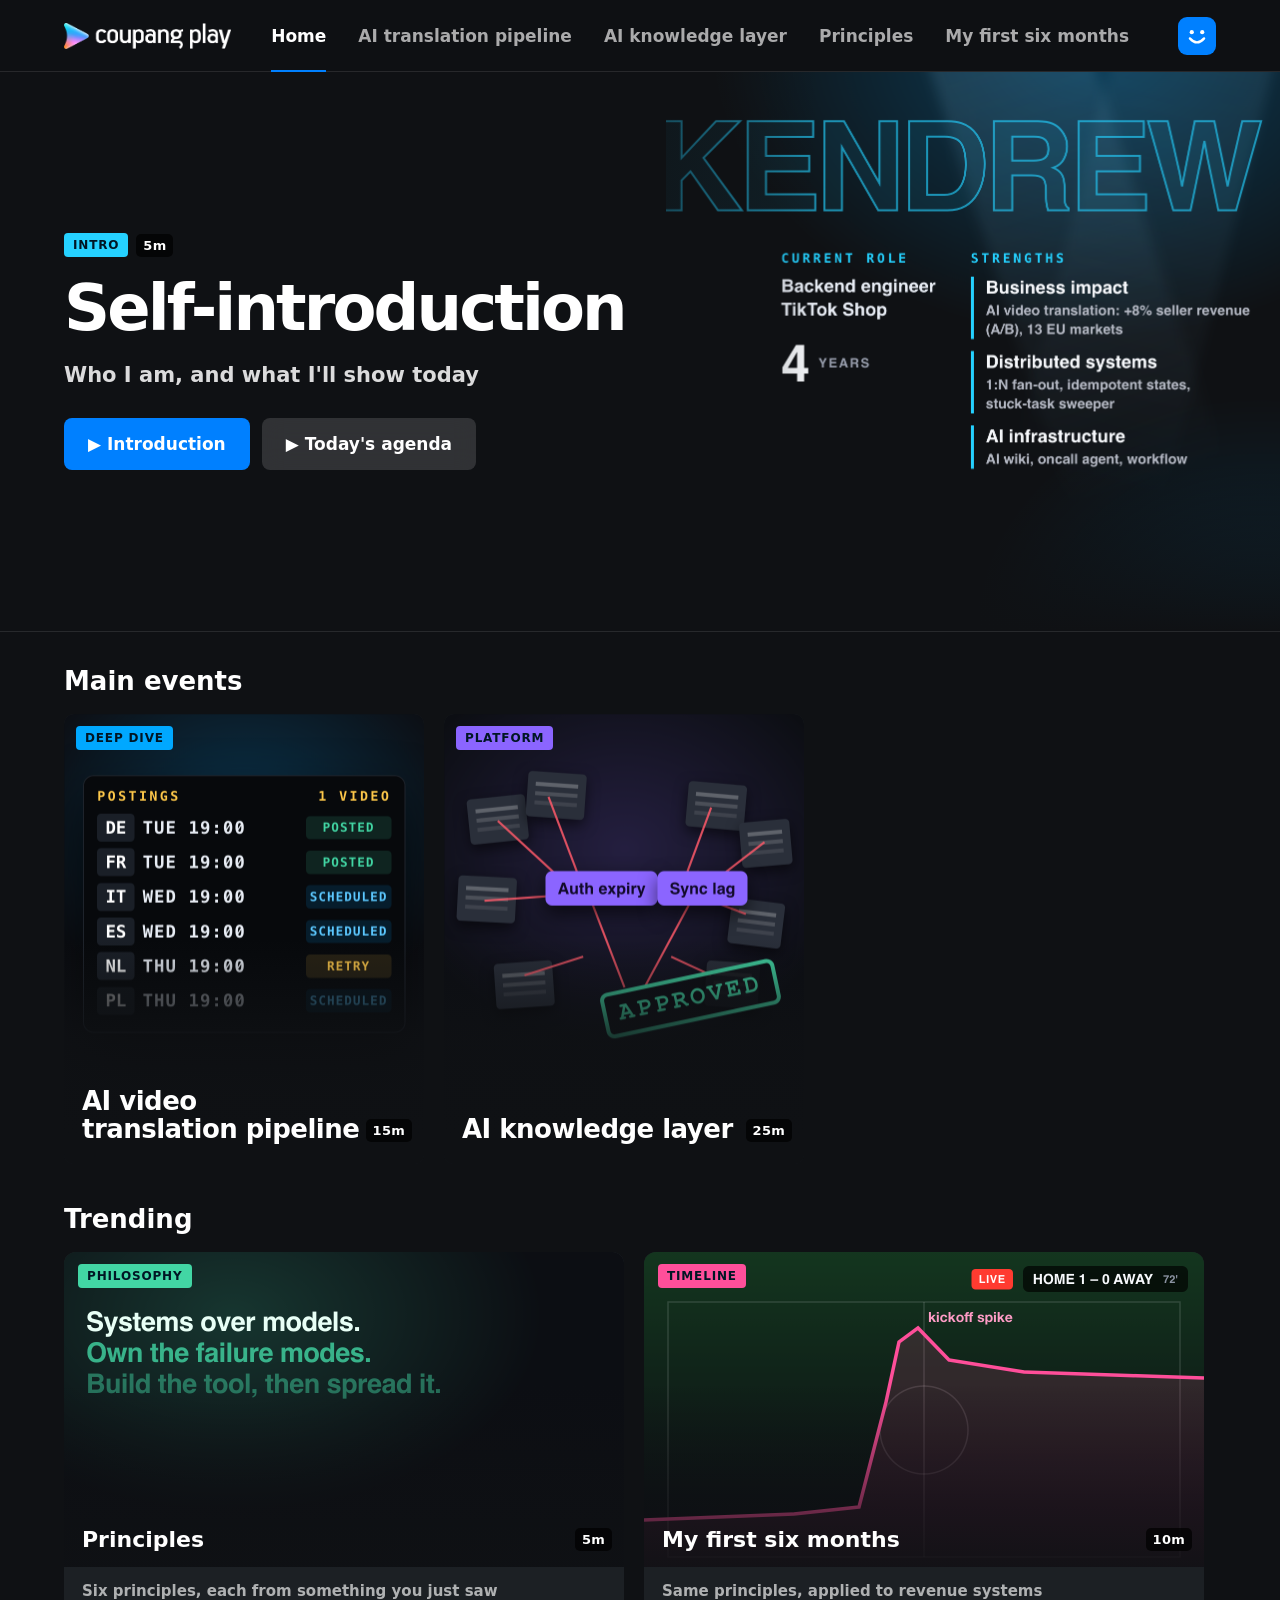
==== start.html @ 638a4f2e "Publish deck" ====
<!DOCTYPE html>
<html><head><meta charset="utf-8"><meta name="viewport" content="width=device-width, initial-scale=1"><title>Kendrew's Presentation</title><link rel="icon" type="image/svg+xml" href="assets/favicon.svg">
<link rel="stylesheet" href="assets/coupangplay-tokens.css">
<style>
/* Official Coupang Play colour tokens + deck aliases (--blue, --bg, --fg…) live in assets/coupangplay-tokens.css.
   Below: deck-only extras. Sizes scaled ~1.25× for 1080p screen share. */
:root{
  --purple:#8B65FF;--green:#42D6A4;           /* section accents (not brand tokens) */
  --rail:var(--color-base-blue-gray-900);     /* poster/thumb placeholder fill */
  --on-accent:#001624;                        /* dark text on the bright section-accent badges */
  --ease:cubic-bezier(.16,1,.3,1);
}
*{box-sizing:border-box}
html,body{margin:0;background:var(--bg);color:var(--fg);font-family:Pretendard,"SF Pro Text",Inter,ui-sans-serif,system-ui,sans-serif;-webkit-font-smoothing:antialiased}
.wrap{max-width:1680px;margin:0 auto;padding:0 64px}
button{font:inherit;color:inherit}
.view{display:none}.view.on{display:block;animation:fadein .28s var(--ease)}
@keyframes fadein{from{opacity:0}to{opacity:1}}

/* Header */
header{position:sticky;top:0;z-index:5;height:72px;background:rgba(15,17,20,.88);backdrop-filter:blur(18px);border-bottom:1px solid var(--line-subtle)}
header .wrap{height:100%;display:flex;align-items:center;gap:40px}
/* Profile avatar (top right) + details card. Avatar = Coupang Play's blue smiley profile icon (ref: assets/reference/coupangplay-profile-icons.png) */
.profile{margin-left:auto;position:relative}
.avatar{all:unset;cursor:pointer;width:38px;height:38px;border-radius:9px;display:block;background:var(--blue);
  box-shadow:0 0 0 2px transparent;transition:box-shadow .15s}
.avatar svg{width:100%;height:100%;display:block}
.avatar:hover,.avatar[aria-expanded="true"]{box-shadow:0 0 0 2px var(--fg)}
.menu{display:none;position:absolute;right:0;top:calc(100% + 14px);width:380px;padding:22px 24px;border-radius:12px;background:var(--color-base-blue-gray-900);
  border:1px solid var(--line);box-shadow:0 18px 50px rgba(0,0,0,.55);animation:fadein .2s var(--ease)}
.menu.on{display:block}
.menu .who{display:flex;align-items:center;gap:14px;padding-bottom:16px;margin-bottom:14px;border-bottom:1px solid var(--line)}
.menu .who .avatar{width:52px;height:52px;border-radius:12px;cursor:default}
.menu .who b{display:block;font-size:19px;font-weight:850}
.menu .who small{display:block;font-size:14px;color:var(--fg3);margin-top:2px}
.menu dl{display:grid;grid-template-columns:104px 1fr;gap:10px 14px;margin:0;font-size:15px;line-height:1.4}
.menu dt{color:var(--fg3);font-weight:650}
.menu dd{margin:0;font-weight:600}
.brand{all:unset;cursor:pointer;font-weight:900;font-size:20px;letter-spacing:-.02em;display:flex;align-items:center;gap:10px}
.brand img{height:26px;width:auto;display:block}
nav{display:flex;gap:32px;height:100%}
nav a{position:relative;display:flex;align-items:center;font-size:17px;font-weight:700;color:var(--fg3);text-decoration:none;transition:color .12s}
nav a:hover,nav a.on{color:var(--fg)}
nav a.on::after{content:"";position:absolute;left:0;right:0;bottom:-1px;height:2px;background:var(--blue)}
kbd{font:inherit;font-size:13px;padding:1px 7px;border-radius:4px;border:1px solid var(--line-strong);color:var(--fg2)}

/* Shared: badges, buttons, hero */
.badges{display:flex;gap:8px;margin-bottom:18px}
.badge{padding:5px 9px;border-radius:4px;font-size:12px;font-weight:850;letter-spacing:.07em;text-transform:uppercase;white-space:nowrap}
.badge.solid{background:var(--accent);color:var(--on-accent)}
.badge.subtle{background:color-mix(in srgb,var(--accent) 14%,transparent);color:var(--accent)}
.badge.outline{border:1px solid var(--line-strong);color:var(--fg2)}
.btns{display:flex;gap:12px}
.btn{all:unset;cursor:pointer;min-height:52px;padding:0 24px;border-radius:8px;display:inline-flex;align-items:center;gap:10px;font-size:17px;font-weight:800;transition:background .12s,transform .12s}
.btn.primary{background:var(--blue);color:var(--on)}
.btn.primary:hover{background:var(--blue-400)}
.btn.primary:active{background:var(--blue-600);transform:scale(.97)}
.btn.secondary{background:rgba(255,255,255,.14);backdrop-filter:blur(12px)}
.btn.secondary:hover{background:rgba(255,255,255,.22)}
.btn:focus-visible,.card:focus-visible,.ep-row:focus-visible{box-shadow:0 0 0 3px rgba(0,168,255,.34)}
.hero{position:relative;overflow:hidden;border-bottom:1px solid var(--line-subtle)}
.hero .art{position:absolute;inset:0 0 0 52%}
.hero .art svg{width:100%;height:100%}
.hero .art img{width:100%;height:100%;object-fit:cover;object-position:right center;display:block}   /* home banner poster; poster content sits on the right */
.hero::after{content:"";position:absolute;inset:0;background:linear-gradient(90deg,var(--bg) 50%,rgba(15,17,20,.5) 62%,rgba(15,17,20,0) 78%),linear-gradient(0deg,var(--bg) 0%,rgba(15,17,20,0) 30%);pointer-events:none}
.hero .wrap{position:relative;z-index:1;height:100%;display:flex;flex-direction:column;justify-content:center}
.hero h1{font-size:64px;font-weight:900;line-height:1.04;letter-spacing:-.045em;margin:0 0 18px;max-width:820px}
.hero .logline{font-size:21px;font-weight:600;line-height:1.5;color:var(--fg2);max-width:720px;margin:0 0 26px}

/* Home */
#home .hero{height:560px}
#home .hero::after{background:linear-gradient(90deg,var(--bg) 42%,rgba(15,17,20,.5) 52%,rgba(15,17,20,0) 64%),linear-gradient(0deg,var(--bg) 0%,rgba(15,17,20,0) 30%)}   /* narrower side fade than title pages, so the poster's left column stays clear at 1440px */
/* Visual agenda (shown in the "Today's agenda" clip): one chip per section, in talk order */
.agenda{display:flex;gap:10px;margin:0 0 28px;max-width:820px}
.agenda button{all:unset;cursor:pointer;flex:1;min-width:0;padding:10px 12px 11px;border-radius:8px;background:rgba(255,255,255,.06);border-top:3px solid var(--accent);transition:background .12s}
.agenda button:hover{background:rgba(255,255,255,.12)}
.agenda button:focus-visible{box-shadow:0 0 0 3px rgba(0,168,255,.34)}
.agenda .an{display:block;font-size:12px;font-weight:850;letter-spacing:.07em;color:var(--accent)}
.agenda .at{display:block;font-size:15px;font-weight:750;line-height:1.25;margin-top:3px;white-space:nowrap;overflow:hidden;text-overflow:ellipsis}
.agenda .am{display:block;font-size:13px;font-weight:600;color:var(--fg3);margin-top:2px}
section.rail{padding:34px 0 6px}
.rail h2{font-size:26px;font-weight:800;margin:0 0 18px;display:flex;align-items:baseline;gap:12px}
.rail h2 small{font-size:15px;font-weight:600;color:var(--fg3)}
.rail h2 a{margin-left:auto;font-size:15px;font-weight:700;color:var(--fg3);text-decoration:none}
.rail h2 a:hover{color:var(--fg)}
.row{display:grid;gap:20px}
.row.posters{grid-template-columns:repeat(2,minmax(0,560px))}
/* "Main events": the two long sections as plain 2:3 posters. No rank numbers: a two-item "Top X" chart read as odd and the rank only repeated talk order */
.row.features{display:flex;gap:20px}
.row.features .poster{width:360px;aspect-ratio:4/5}   /* bigger than the 270px base so the row holds its own next to Trending; PNGs rendered for 360px (render.sh) */
.poster{all:unset;cursor:pointer;display:block;position:relative;width:270px;aspect-ratio:2/3;border-radius:10px;overflow:hidden;background:var(--rail);transition:transform .22s var(--ease),box-shadow .22s var(--ease)}
.poster:hover{transform:translateY(-4px) scale(1.015);box-shadow:0 18px 40px rgba(0,0,0,.45)}
.poster:focus-visible{box-shadow:0 0 0 3px rgba(0,168,255,.34)}
.poster .pic{position:absolute;left:0;right:0;top:12%;height:46%}
.poster .pic svg{width:100%;height:100%}
.poster .pic.img{inset:0;height:auto}
.poster .pic img,.thumb img{position:absolute;inset:0;width:100%;height:100%;object-fit:cover}
.poster:has(.pic.img)::after{content:"";position:absolute;inset:0;background:linear-gradient(0deg,var(--bg) 6%,rgba(15,17,20,.8) 28%,rgba(15,17,20,0) 50%);pointer-events:none}
.poster .badge,.poster .t{z-index:1}
.poster .badge{position:absolute;left:12px;top:12px}
.poster .t{position:absolute;left:18px;right:64px;bottom:20px;font-size:26px;font-weight:900;line-height:1.1;letter-spacing:-.02em}
.poster .t small{display:block;font-size:14px;font-weight:650;letter-spacing:0;color:var(--fg3);margin-top:6px}
.card{all:unset;cursor:pointer;display:block;background:var(--card);border-radius:12px;overflow:hidden;transition:transform .22s var(--ease),box-shadow .22s var(--ease)}
.card:hover{transform:translateY(-4px) scale(1.015);box-shadow:0 18px 40px rgba(0,0,0,.45)}
.thumb{position:relative;aspect-ratio:16/9;background:var(--rail)}
.thumb svg{position:absolute;inset:0;width:100%;height:100%}
.thumb::after{content:"";position:absolute;inset:0;background:linear-gradient(0deg,rgba(15,17,20,.88) 0%,rgba(15,17,20,0) 58%)}
.thumb .over{position:absolute;left:18px;right:64px;bottom:14px;z-index:1;font-size:22px;font-weight:850;line-height:1.2}
.thumb .tl{position:absolute;left:14px;top:12px;z-index:1;display:flex;gap:6px}
.card .body{padding:14px 18px 18px;font-size:15px;color:var(--fg3);font-weight:600;line-height:1.45}
/* Video-length pill on rail art (streaming-thumbnail style), top-right: badge is top-left, title bottom */
.dur{position:absolute;right:12px;bottom:16px;z-index:2;background:rgba(0,0,0,.72);color:#fff;font-size:13px;font-weight:750;letter-spacing:.02em;padding:4px 7px;border-radius:5px;font-variant-numeric:tabular-nums}
.badges .dur{position:static;align-self:center}   /* home banner: same pill, inline in the badge row */
/* Duration pill sits bottom-right on every card (streaming convention; keeps the top-right free for art such as the bridge LIVE score). Titles leave room for it */
.poster .dur{bottom:22px}
.thumb .over{right:70px}
footer{padding:30px 0 44px;font-size:15px;color:var(--fg3)}

/* Title page */
#title .hero{height:620px}
.meta{display:grid;grid-template-columns:96px 1fr;gap:8px 18px;max-width:780px;font-size:17px;line-height:1.5;margin:0 0 30px}
.meta dt{color:var(--fg3);font-weight:650}
.meta dd{margin:0;font-weight:550}
.back{all:unset;cursor:pointer;font-size:15px;font-weight:700;color:var(--fg3);margin-bottom:22px}
.back:hover{color:var(--fg)}
.ep-list{display:flex;flex-direction:column;gap:4px;padding-bottom:48px}
.ep-row{all:unset;cursor:pointer;display:grid;grid-template-columns:44px 220px 1fr auto;gap:22px;align-items:center;padding:14px 16px;border-radius:12px;transition:background .12s}
.ep-row:hover{background:var(--card)}
.ep-row .n{font-size:26px;font-weight:850;color:var(--fg3);text-align:center}
.ep-row .thumb{border-radius:8px;overflow:hidden}
.ep-row .thumb::after{background:rgba(15,17,20,.25)}
.ep-row .t{font-size:20px;font-weight:750;line-height:1.3}
.ep-row .s{font-size:15px;color:var(--fg3);margin-top:4px;font-weight:550}
.ep-row .m{font-size:15px;color:var(--fg3);font-weight:650}
/* Title pages are on screen while a section is introduced: screen-share sizes (presentation_style_reference.md Part 3) */
#title .hero .logline{font-size:26px}
#title .hero{height:auto;min-height:620px}   /* grow when a section has many rows, instead of clipping */
#title .hero .wrap{min-height:620px;padding-top:48px;padding-bottom:48px}
#title .meta{grid-template-columns:130px 1fr;max-width:780px;font-size:22px;gap:10px 22px}   /* 780px keeps text clear of the hero art (starts at 52%) */
#title .ep-row .t{font-size:24px}
#title .ep-row .s{font-size:18px}
#title .ep-row .m{font-size:17px}

/* Player (design layer placeholder) */
#player{position:fixed;inset:0;z-index:20;background:#000}
#player .top{position:absolute;left:0;right:0;top:0;padding:28px 40px;display:flex;align-items:center;gap:20px;background:linear-gradient(180deg,rgba(0,0,0,.8),transparent)}
/* Top bar = quiet signpost (part number, section, time). The headline lives once, on the stage. */
#player .top .t{font-size:17px;font-weight:750;color:var(--fg2)}
/* Stage: headline top-left, evidence below it (assertion-evidence layout). Sizes for a 1080p screen share. */
#player .stage{position:absolute;inset:120px 0 110px;margin:0 auto;width:min(1500px,calc(100vw - 160px));display:flex;flex-direction:column;align-items:flex-start;justify-content:center;gap:16px;color:var(--fg3);font-size:24px}
#player .stage{animation:fadein .3s var(--ease)}
/* top-aligned: a timeline split across two parts keeps its line at the same height on both screens */
/* an already-seen part appears fully built with no fade or reveal */
#player .stage.back,#player .stage.back [data-step]{animation:none;transition:none}
#player .stage.top{justify-content:flex-start;padding-top:90px}
#player .stage b{font-size:56px;line-height:1.1;color:var(--fg);font-weight:850;letter-spacing:-.025em;max-width:22ch}
#player .stage > span:not(.badge){font-size:28px;line-height:1.35;color:var(--fg2);font-weight:550;max-width:52ch}
#player .stage .meta{margin:26px 0 0;max-width:1300px;grid-template-columns:130px 1fr;font-size:30px;line-height:1.35;color:var(--fg);gap:20px 36px}
#player .stage .meta dt{font-size:22px;padding-top:6px}
#player .stage .meta .grp{grid-column:1/-1;font-size:22px;font-weight:800;letter-spacing:.08em;text-transform:uppercase;color:var(--accent,#fff)}
#player .stage .meta .grp:not(:first-child){margin-top:14px}
/* stack: each row is a heading with its text as a subtitle underneath (for rows whose titles are too long for the 130px key column) */
#player .stage .stack{margin:30px 0 0;display:flex;flex-direction:column;gap:34px;max-width:1300px}
#player .stage .stack .h{font-size:40px;font-weight:800;line-height:1.15;letter-spacing:-.02em;color:var(--fg)}
#player .stage .stack .sub{font-size:28px;font-weight:550;line-height:1.35;color:var(--fg2);margin-top:8px}
#player .stage .agenda{margin:26px 0 0;width:min(1200px,100%);max-width:none}
#player .stage .foot{margin-top:28px;font-size:28px;font-weight:600;color:var(--fg2)}
#player .stage table{margin-top:26px;border-collapse:collapse;max-width:1500px;font-size:24px;color:var(--fg2);text-align:left}
#player .stage th{font-size:16px;font-weight:850;letter-spacing:.07em;text-transform:uppercase;color:var(--accent);padding:12px 24px 12px 0;border-bottom:2px solid var(--line-strong)}
#player .stage td{padding:18px 24px 18px 0;border-bottom:1px solid var(--line);font-weight:600;line-height:1.4;vertical-align:top}
#player .stage .cmp{margin-top:30px;width:100%;display:flex;flex-direction:column;gap:12px}
#player .cmp .ch,#player .cmp .cr{display:grid;grid-template-columns:430px 1fr 130px 190px;column-gap:36px;align-items:center}
#player .cmp .ch{font-size:15px;font-weight:850;letter-spacing:.07em;text-transform:uppercase;color:var(--accent);padding:0 28px}
#player .cmp .cr{padding:18px 28px;border-radius:16px;border:2px solid var(--line);background:rgba(255,255,255,.03)}
#player .cmp .cr.pick{border-color:var(--green);background:color-mix(in srgb,var(--green) 10%,transparent)}
#player .cmp .cnt{font-size:27px;font-weight:800;color:var(--fg);line-height:1.15}
#player .cmp .cns{font-size:18px;font-weight:600;color:var(--fg3);margin-top:6px;line-height:1.3}
#player .cmp .cr.pick .cns{color:var(--green)}
#player .cmp .cbar{height:20px;border-radius:6px;background:rgba(255,255,255,.14);min-width:10px;overflow:hidden}
#player .cmp .cbar i{display:block;height:100%;background:var(--fg3)}
#player .cmp .cr.pick .cbar i{background:var(--green)}
#player .cmp .cv{font-size:22px;font-weight:700;color:var(--fg2);margin-top:8px}
#player .cmp .cq{font-size:38px;font-weight:850;color:var(--fg)}
#player .cmp .cp{font-size:26px;font-weight:750;color:var(--fg2)}
#player .cmp .cr.pick .cv,#player .cmp .cr.pick .cp{color:var(--green)}
#player .stage .tree{margin-top:22px;display:grid;grid-template-columns:auto auto;column-gap:40px;row-gap:4px;align-items:baseline;font-size:22px;color:var(--fg2)}
#player .stage .tree code{font:600 21px/1.5 "SF Mono",ui-monospace,Menlo,monospace;color:var(--fg);white-space:pre}
#player .stage .tree span{font-weight:600}
#player .stage .tree .hl{font:inherit;font-weight:900;color:#fff}
/* flow: a linear diagram, source → step → fan-out to N markets. Each column is one reveal step. */
#player .stage .tl-h{position:relative;margin-top:48px;width:100%;display:grid;grid-template-columns:repeat(var(--n,4),1fr);column-gap:32px}
#player .tl-line{position:absolute;left:0;right:0;top:42px;height:4px;border-radius:2px;background:var(--accent);opacity:.55}
#player .tl-ph{position:relative}
#player .tl-when{font-size:16px;font-weight:850;letter-spacing:.07em;text-transform:uppercase;color:var(--accent);height:30px}
#player .tl-dot{width:28px;height:28px;border-radius:50%;background:var(--accent);border:5px solid #0C0E13;box-sizing:content-box;margin:-1px 0 0 -5px}
#player .tl-t{font-size:30px;font-weight:850;color:var(--fg);line-height:1.15;margin:22px 0 14px}
#player .tl-ph ul{margin:0;padding:0;list-style:none;display:flex;flex-direction:column;gap:12px}
#player .tl-ph li{font-size:21px;line-height:1.35;font-weight:600;color:var(--fg2);padding-left:18px;position:relative}
#player .tl-ph li::before{content:"";position:absolute;left:0;top:.6em;width:7px;height:7px;border-radius:50%;background:var(--accent)}
#player .stage .flow{margin-top:56px;display:flex;align-items:center}
#player .flow .node{border:2px solid var(--accent);border-radius:16px;padding:22px 30px;min-width:270px;background:rgba(255,255,255,.03)}
#player .flow .nt{font-size:34px;font-weight:800;color:var(--fg);line-height:1.15}
#player .flow .ns{font-size:20px;font-weight:600;color:var(--fg3);margin-top:8px}
#player .flow svg{flex:none;display:block}
#player .flow svg path{fill:none;stroke:var(--accent);stroke-width:3;stroke-linecap:round}
#player .flow svg polygon{fill:var(--accent)}
#player .flow .col{display:flex;align-items:center}
#player .flow .posts{position:relative;display:flex;flex-direction:column;gap:24px}
#player .flow .posts .node{min-width:0;padding:0 26px;height:var(--bh);display:flex;flex-direction:column;justify-content:center}
#player .flow .posts .ns{font-size:17px;margin-top:4px}
#player .flow .posts .nt{font-size:26px}
#player .flow .cap{position:absolute;bottom:100%;left:0;margin-bottom:18px;white-space:nowrap}
/* screens: drafted client mock-ups, one card per step, each revealed in turn. UI items come from JSON (see partScreens). */
#player .stage .screens{margin-top:34px;display:flex;align-items:stretch;gap:0;width:100%}
#player .screens .arw{flex:none;align-self:center;width:44px;text-align:center;color:var(--accent);font-size:28px;font-weight:800}
#player .screens .scr{flex:1;min-width:0;display:flex;flex-direction:column;gap:12px}
#player .screens .lbl{font-size:15px;font-weight:850;letter-spacing:.07em;text-transform:uppercase;color:var(--accent)}
#player .screens .ui{flex:1;background:#14171C;border:1px solid var(--line-strong);border-radius:18px;padding:18px;display:flex;flex-direction:column;gap:12px;font-size:17px;color:var(--fg);min-height:330px}
#player .screens .ui .h{font-size:20px;font-weight:800}
#player .screens .ui .note{font-size:15px;color:var(--fg3);line-height:1.4}
#player .screens .ui .btn2{align-self:flex-start;padding:9px 18px;border-radius:9px;font-weight:750;font-size:16px;background:var(--accent);color:#fff}
#player .screens .ui .btn2.ghost{background:none;border:1px solid var(--line-strong);color:var(--fg2)}
#player .screens .ui .row{display:flex;align-items:center;justify-content:space-between;gap:10px;font-weight:600}
#player .screens .ui .tg{width:40px;height:22px;border-radius:11px;background:var(--line-strong);position:relative;flex:none}
#player .screens .ui .tg::after{content:"";position:absolute;top:3px;left:3px;width:16px;height:16px;border-radius:50%;background:#fff}
#player .screens .ui .tg.on{background:var(--accent)}#player .screens .ui .tg.on::after{left:21px}
#player .screens .ui .ck{width:20px;height:20px;border-radius:5px;border:2px solid var(--line-strong);flex:none;display:grid;place-items:center;font-size:13px;font-weight:900}
#player .screens .ui .ck.on{background:var(--accent);border-color:var(--accent)}
#player .screens .ui .vid{display:flex;gap:12px;padding:10px;border:1px solid var(--line);border-radius:12px}
#player .screens .ui .th{width:46px;height:64px;border-radius:7px;flex:none;background:linear-gradient(160deg,var(--accent),#1d2230)}
#player .screens .ui .vt{font-weight:700;font-size:16px}
#player .screens .ui .vm{font-size:14px;color:var(--fg3);margin-top:2px}
#player .screens .ui .acts{display:flex;gap:6px;margin-top:7px;flex-wrap:wrap}
#player .screens .ui .act{font-size:13px;font-weight:700;padding:3px 10px;border-radius:7px;border:1px solid var(--line-strong);color:var(--fg2)}
#player .screens .api{font:600 14px/1.4 "SF Mono",ui-monospace,Menlo,monospace;color:var(--fg3)}
#player .screens .api b{font:inherit;color:var(--accent);font-weight:700}
/* stat: one big number + what it measures + a source line, for evidence slides. {n, label, cite, url?} */
#player .stage .stat{margin-top:20px;display:flex;flex-direction:column;gap:10px;max-width:1400px}
#player .stage .stat .n{font-size:110px;line-height:1;font-weight:850;letter-spacing:-.04em;color:var(--accent);font-variant-numeric:tabular-nums}
#player .stage .stat .l{font-size:32px;line-height:1.3;font-weight:650;color:var(--fg)}
#player .stage .stat cite{font-style:normal;font-size:18px;color:var(--fg3);margin-top:4px}
#player .stage .stat cite a{color:inherit}
#player .stage .stat .k{margin-top:22px;padding-left:20px;border-left:4px solid var(--accent);font-size:30px;line-height:1.3;font-weight:750;color:var(--fg)}
/* pyramid: stacked trapezoid tiers (top = narrowest), each with a question and cadence to its right, a cost axis on the left, a loop line below. */
#player .stage .pyr{margin-top:34px;display:flex;gap:24px}
#player .pyr-axis{position:relative;width:150px;flex:none}
#player .pyr-axis::before{content:"";position:absolute;right:10px;top:14px;bottom:4px;width:3px;border-radius:2px;background:var(--accent);opacity:.6}
#player .pyr-axis::after{content:"";position:absolute;right:4px;top:0;border:8px solid transparent;border-bottom:14px solid var(--accent);border-top:0;opacity:.8}
#player .pyr-axis span{position:absolute;right:32px;white-space:nowrap;text-align:right;font-size:17px;font-weight:850;letter-spacing:.05em;text-transform:uppercase;color:var(--fg2);line-height:1.3}
#player .pyr-axis .hi{top:4px}
#player .pyr-axis .lo{bottom:0}
#player .pyr-rows{display:flex;flex-direction:column;gap:10px}
#player .pyr-row{display:grid;grid-template-columns:680px 1fr;column-gap:48px;align-items:center}
#player .pyr-tier{height:128px;box-sizing:border-box;padding-bottom:18px;display:flex;flex-direction:column;justify-content:flex-end;align-items:center;text-align:center;background:color-mix(in srgb,var(--accent) var(--o),#0C0E13);color:#fff}
#player .pyr-tier .n{font-size:24px;font-weight:850;letter-spacing:.06em;text-transform:uppercase;line-height:1.1}
#player .pyr-tier .h{font-size:18px;font-weight:650;opacity:.85;margin-top:6px}
#player .pyr-txt .q{font-size:30px;font-weight:800;color:var(--fg);line-height:1.2}
#player .pyr-txt .w{font-size:16px;font-weight:850;letter-spacing:.07em;text-transform:uppercase;color:var(--accent);margin-top:10px}
#player .stage .pyr-loop{margin:34px 0 0 174px;padding-left:20px;border-left:4px solid var(--accent);font-size:26px;line-height:1.3;font-weight:750;color:var(--fg)}
#player .stage .pyr-loop i{font-style:normal;color:var(--accent);margin-right:12px}
#player .stage > .btn{margin-top:22px}
/* Builds: → reveals one row at a time before moving to the next part. Hidden rows keep their space, so nothing jumps. */
#player [data-step]{opacity:0;transform:translateY(10px);transition:opacity .35s var(--ease),transform .35s var(--ease)}
#player [data-step].in{opacity:1;transform:none}
/* Idle (no mouse for 2.5s): buttons and cursor fade; part label and progress stay as signposts */
#player.idle{cursor:none}
#player .pbtn{transition:opacity .4s}
#player.idle .pbtn{opacity:0}
/* B = blank screen, to pull attention back to the speaker */
#black{position:fixed;inset:0;z-index:60;background:#000;display:none}
#black.on{display:block}
#player .top .diag{position:absolute;right:40px;top:30px}
#player .top .diag kbd,#diagram kbd{font:inherit;font-size:12px;opacity:.7;margin-left:4px}
#diagram{position:fixed;inset:0;z-index:40;background:var(--bg);display:none;flex-direction:column}
#diagram.on{display:flex;animation:fadein .28s var(--ease)}
#diagram .bar{display:flex;align-items:center;gap:16px;padding:14px 24px;border-bottom:1px solid var(--line);border-top:3px solid var(--accent)}
#diagram .bar img{height:22px;margin-right:6px}
#diagram .bar b{font-size:17px;font-weight:800}
#diagram .bar span{font-size:14px;color:var(--fg3);margin-left:auto}
#diagram iframe{flex:1;width:100%;border:0;background:var(--bg)}
#player .bottom{position:absolute;left:0;right:0;bottom:0;padding:24px 40px 32px;background:linear-gradient(0deg,rgba(0,0,0,.85),transparent);display:flex;align-items:center;gap:18px}
.segs{flex:1;display:flex;gap:4px}
.segs button{all:unset;cursor:pointer;height:5px;border-radius:3px;background:var(--line-strong)}
.segs button.done{background:var(--fg3)}
.segs button.cur{background:var(--accent)}
.pbtn{all:unset;cursor:pointer;font-size:15px;font-weight:750;color:var(--fg2);padding:8px 12px;border-radius:8px;background:rgba(255,255,255,.1)}
.pbtn:hover{background:rgba(255,255,255,.2)}

/* Small screens (phones, narrow windows). Same layout and content, scaled down: wide slide widgets scroll sideways
   inside the slide, and the slide itself scrolls when it is taller than the screen. Desktop (screen share) is untouched. */
@media (max-width:900px){
  .wrap{padding:0 16px}
  header{height:56px}
  header .wrap{gap:16px}
  .brand img{height:20px}
  nav{gap:18px;overflow-x:auto;scrollbar-width:none;min-width:0;flex:1}
  nav::-webkit-scrollbar{display:none}
  nav a{font-size:15px;white-space:nowrap;flex:none}
  .profile{margin-left:0;flex:none}
  .avatar{width:32px;height:32px}
  .menu{position:fixed;right:16px;top:64px;width:auto;left:16px;max-width:380px;margin-left:auto}
  .menu dl{grid-template-columns:96px 1fr;font-size:14px}
  /* hero: art becomes a faded backdrop behind the text */
  .hero .art{inset:0;opacity:.35}
  .hero::after,#home .hero::after{background:linear-gradient(0deg,var(--bg) 0%,rgba(15,17,20,.6) 60%,rgba(15,17,20,.3) 100%)}
  #home .hero,#title .hero{height:auto;min-height:0}
  .hero .wrap,#title .hero .wrap{min-height:0;padding-top:36px;padding-bottom:36px}
  .hero h1{font-size:38px;margin-bottom:12px}
  .hero .logline,#title .hero .logline{font-size:17px;margin-bottom:20px}
  .btns{flex-wrap:wrap}
  .btn{min-height:46px;padding:0 18px;font-size:15px}
  .badges{flex-wrap:wrap}
  .agenda{flex-wrap:wrap}
  .agenda button{flex:1 1 calc(50% - 10px)}
  /* rails scroll sideways, streaming-app style */
  .rail h2{font-size:22px}
  .row.features,.row.posters{display:flex;overflow-x:auto;scrollbar-width:none;margin:0 -16px;padding:0 16px 8px}
  .row.features::-webkit-scrollbar,.row.posters::-webkit-scrollbar{display:none}
  .row.features .poster{width:240px;flex:none}
  .row.posters .card{width:280px;flex:none}
  .poster .t{font-size:22px}
  .thumb .over{font-size:18px}
  #title .meta,.meta{grid-template-columns:90px 1fr;font-size:16px;gap:8px 14px}
  .ep-row,#title .ep-row{grid-template-columns:22px 96px 1fr auto;gap:12px;padding:10px 4px}
  .ep-row .n{font-size:18px}
  #title .ep-row .t{font-size:16px}
  #title .ep-row .s{font-size:14px}
  #title .ep-row .m{font-size:13px}
  /* player */
  #player .top{padding:12px 16px;gap:10px}
  #player .top .t{font-size:13px;min-width:0;overflow:hidden;text-overflow:ellipsis;white-space:nowrap}
  #player .top .diag{position:static;order:3;margin-left:auto;flex:none}
  #player .bottom{padding:12px 16px 16px;gap:10px}
  .pbtn{font-size:14px;padding:8px 10px;flex:none}
  #player .stage{inset:64px 0 64px;width:calc(100vw - 32px);justify-content:flex-start;overflow-y:auto;overflow-x:hidden;padding:12px 0 24px;gap:10px;font-size:16px}
  #player .stage.top{padding-top:12px}
  #player .stage b{font-size:28px}
  #player .stage > span:not(.badge){font-size:17px}
  #player .stage > *{flex:none;max-width:100%}
  #player .stage .meta{margin-top:14px;grid-template-columns:90px 1fr;font-size:17px;gap:12px 14px}
  #player .stage .meta dt{font-size:13px;padding-top:3px}
  #player .stage .meta .grp{font-size:14px}
  #player .stage .stack{margin-top:14px;gap:18px}
  #player .stage .stack .h{font-size:21px}
  #player .stage .stack .sub{font-size:16px;margin-top:4px}
  #player .stage .agenda{margin-top:14px}
  /* wide widgets: keep their layout, scroll sideways */
  #player .stage table,#player .stage .tree,#player .stage .cmp,#player .stage .flow,#player .stage .screens,#player .stage .pyr{overflow-x:auto;width:100%}
  #player .stage table{display:block;font-size:14px;margin-top:14px}
  #player .stage th{font-size:12px;padding:8px 14px 8px 0;white-space:nowrap}
  #player .stage td{padding:10px 14px 10px 0;min-width:140px}
  #player .stage .tree{margin-top:14px;font-size:14px;column-gap:20px}
  #player .stage .tree code{font-size:13px}
  #player .stage .cmp{margin-top:16px}
  #player .cmp .ch,#player .cmp .cr{grid-template-columns:220px 160px 60px 90px;column-gap:16px;width:max-content}
  #player .cmp .ch{font-size:11px;padding:0 14px}
  #player .cmp .cr{padding:12px 14px;border-radius:12px}
  #player .cmp .cnt{font-size:17px}
  #player .cmp .cns{font-size:13px}
  #player .cmp .cv{font-size:14px}
  #player .cmp .cq{font-size:24px}
  #player .cmp .cp{font-size:16px}
  #player .stage .flow{margin-top:16px;padding:8px 0}
  #player .stage .flow:has(.cap){padding-top:90px}
  #player .flow .node{min-width:150px;padding:12px 16px;border-radius:12px}
  #player .flow .nt{font-size:18px}
  #player .flow .ns{font-size:13px}
  #player .flow .posts{gap:24px}
  #player .flow .posts .node{padding:0 14px}
  #player .flow .posts .nt{font-size:16px}
  #player .flow .posts .ns{font-size:12px}
  #player .flow svg{transform:scaleX(.6);margin:0 -14px}
  #player .stage .screens{margin-top:16px}
  #player .screens .scr{flex:none;width:240px}
  #player .screens .arw{width:32px;font-size:22px}
  #player .screens .ui{min-height:0;font-size:15px}
  /* timeline: phases stack vertically */
  #player .stage .tl-h{margin-top:16px;grid-template-columns:1fr;row-gap:22px}
  #player .tl-line{display:none}
  #player .tl-when{font-size:12px;height:auto}
  #player .tl-dot{display:none}
  #player .tl-t{font-size:20px;margin:4px 0 8px}
  #player .tl-ph li{font-size:15px}
  #player .tl-ph ul{gap:8px}
  #player .stage .stat .n{font-size:64px}
  #player .stage .stat .l{font-size:19px}
  #player .stage .stat cite{font-size:13px}
  #player .stage .stat .k{font-size:18px;margin-top:12px}
  #player .stage .pyr{margin-top:16px;gap:10px}
  #player .pyr-axis{width:84px}
  #player .pyr-axis span{font-size:11px;right:24px;white-space:normal;width:60px}
  #player .pyr-rows{flex:none}
  #player .pyr-row{grid-template-columns:300px 220px;column-gap:16px}
  #player .pyr-tier{height:84px;padding-bottom:10px}
  #player .pyr-tier .n{font-size:15px}
  #player .pyr-tier .h{font-size:12px}
  #player .pyr-txt .q{font-size:16px}
  #player .pyr-txt .w{font-size:11px}
  #player .stage .pyr-loop{margin:16px 0 0;font-size:16px}
  #diagram .bar{padding:10px 16px;gap:10px}
  #diagram .bar span{display:none}
  #diagram .bar b{font-size:14px;margin-right:auto;min-width:0;overflow:hidden;text-overflow:ellipsis;white-space:nowrap}
}
</style></head><body>

<header><div class="wrap">
  <button class="brand" data-go="">‹i›</button>
  <nav id="nav"></nav>
  <div class="profile"><button class="avatar" id="avatar" aria-label="Profile" aria-expanded="false"><svg viewBox="0 0 40 40" aria-hidden="true"><circle cx="14.5" cy="16" r="2.2" fill="#fff"/><circle cx="25.5" cy="16" r="2.2" fill="#fff"/><path d="M12.5 22.5 Q20 31 27.5 22.5" fill="none" stroke="#fff" stroke-width="2.4" stroke-linecap="round"/></svg></button>
    <div class="menu" id="menu"></div></div>
</div></header>

<main id="home" class="view"></main>
<main id="title" class="view"></main>
<div id="player" class="view"></div>
<div id="black"></div>
<div id="diagram"><div class="bar"><img src="assets/coupangplay-logo.webp" alt="Coupang Play"><b></b><span>Esc to close</span><button class="pbtn" data-close>✕ Close</button></div><iframe title="Diagram"></iframe></div>

<script type="module">
// ── Content (edit here) ─────────────────────────────────────────────────────

// All page text lives in content/: site.json (talk order, home banner, profile, rails, posters) + one JSON per section
// (title page rows, parts, player content). Edit the JSON, not this file. Text marked [?: …] is still to be written.
// fetch() is blocked on file://, so serve this folder: `python3 -m http.server` then open http://localhost:8000/start.html
const json = f => fetch(`content/${f}.json`, {cache: 'no-store'}).then(   // no-store: JSON edits show on a normal refresh
  r => { if (!r.ok) throw Error(`content/${f}.json: ${r.status}`); return r.json(); });
let SITE, TALK;
try { SITE = await json('site'); TALK = await Promise.all(SITE.talk.map(json)); }
catch (err) { document.getElementById('home').innerHTML = `<div class="wrap" style="padding:80px 64px">Couldn't load content/*.json (${err.message}). Serve this folder over http, e.g. <code>python3 -m http.server</code>.</div>`;
  document.getElementById('home').classList.add('on'); throw err; }
const {hero: HERO, profile: PROFILE, top: TOP, trending: TRENDING, posters: POSTER} = SITE;

// Static artwork per section: the shape of the idea, in the section's colour. viewBox 800×450.
const ART = {
  me: c => `<circle cx="400" cy="200" r="70" fill="${c}"/><path d="M270 400 C290 300 510 300 530 400" fill="${c}" fill-opacity=".75"/>
    <circle cx="400" cy="225" r="150" fill="none" stroke="${c}" stroke-opacity=".25" stroke-width="3"/>`,
  pipeline: c => `<g fill="none" stroke="${c}" stroke-width="3" stroke-linecap="round"><path d="M120 225 H330" stroke-opacity=".9"/>
      <path d="M330 225 C430 225 450 110 560 110 H700" stroke-opacity=".7"/><path d="M330 225 H700" stroke-opacity=".7"/>
      <path d="M330 225 C430 225 450 340 560 340 H700" stroke-opacity=".7"/></g>
    <circle cx="120" cy="225" r="26" fill="${c}"/>
    <g fill="${c}" fill-opacity=".85"><rect x="690" y="92" width="36" height="36" rx="8"/><rect x="690" y="207" width="36" height="36" rx="8"/><rect x="690" y="322" width="36" height="36" rx="8"/></g>
    <circle cx="330" cy="225" r="10" fill="#F7F9FC"/>`,
  knowledge: c => `<g stroke="${c}" stroke-width="3" stroke-opacity=".6"><path d="M400 225 L170 120 M400 225 L170 330 M400 225 L630 120"/></g>
    <path d="M400 225 C520 300 600 300 630 330" fill="none" stroke="${c}" stroke-width="6" stroke-linecap="round"/>
    <g fill="${c}"><ellipse cx="400" cy="190" rx="70" ry="22"/><rect x="330" y="190" width="140" height="80"/><ellipse cx="400" cy="270" rx="70" ry="22"/></g>
    <ellipse cx="400" cy="190" rx="70" ry="22" fill="#F7F9FC" fill-opacity=".25"/>
    <g fill="${c}" fill-opacity=".8"><circle cx="170" cy="120" r="20"/><circle cx="170" cy="330" r="20"/><circle cx="630" cy="120" r="20"/></g>
    <circle cx="630" cy="330" r="22" fill="#F7F9FC"/>`,
  agenda: c => `<g fill="${c}">${[0,1,2,3].map(k => `<rect x="${150+k*130}" y="175" width="110" height="100" rx="10" fill-opacity="${1-k*.2}"/>`).join('')}</g>`,
  bridge: c => `<path d="M170 300 C250 110 550 110 630 300" fill="none" stroke="${c}" stroke-width="6" stroke-linecap="round"/>
    <circle cx="170" cy="300" r="40" fill="${c}" fill-opacity=".5"/><circle cx="630" cy="300" r="40" fill="${c}"/>`,
  close: c => `<g fill="${c}"><rect x="220" y="140" width="360" height="26" rx="13"/><rect x="220" y="212" width="290" height="26" rx="13" fill-opacity=".75"/><rect x="220" y="284" width="330" height="26" rx="13" fill-opacity=".5"/></g>`,
};
const posterImg = p => `<img src="assets/posters/${POSTER[p.id]}.png" alt="">`;
const art = (id, c, fit = 'slice') => `<svg viewBox="0 0 800 450" preserveAspectRatio="xMidYMid ${fit}"><rect width="800" height="450" fill="#0C0E13"/>${ART[id](c)}</svg>`;

// ── Views ───────────────────────────────────────────────────────────────────
const $ = id => document.getElementById(id);
const SECTIONS = TALK.filter(p => !p.clip);   // the four sections with a title page; intro clips are not numbered
const byId = Object.fromEntries(TALK.map(p => [p.id, {...p, n:SECTIONS.indexOf(p) + 1}]));   // n = Part number
const nextOf = p => !p.clip && SECTIONS[p.n] && byId[SECTIONS[p.n].id];
const agendaChips = (ids = SECTIONS.map(q => q.id)) => `<div class="agenda">${ids.map(id => byId[id]).map((q, j) => { const r = byId[q.id]; return `<button data-step="${j}" data-go="${r.id}" style="--accent:${r.accent}"><span class="an">PART ${r.n}</span><span class="at">${r.nav}</span><span class="am">${r.time}</span></button>`; }).join('')}</div>`;
const dur = p => p.time.replace(/^~?\s*([\d.]+)\s*min$/, '$1m');
const mins = m => m < 1 ? `${Math.round(m * 60)}s` : `${m} min`;

const badges = p => `<div class="badges"><span class="badge solid">Part ${p.n}</span><span class="badge subtle">${p.kind}</span><span class="badge outline">${p.time}</span></div>`;
const nextBtn = (p, cls) => { const q = nextOf(p); return q ? `<button class="${cls}" data-go="${q.id}">Next: ${q.title} ›</button>` : ''; };
const featurePoster = p => `  <button class="poster" data-go="${p.id}" style="--accent:${p.accent}"><span class="badge solid">${p.kind}</span>
    ${POSTER[p.id] ? `<div class="pic img">${posterImg(p)}</div>` : `<div class="pic">${art(p.id, p.accent, 'meet')}</div>`}<span class="dur">${dur(p)}</span><div class="t">${p.title}</div></button>`;
const tileCard = p => `<button class="card" data-go="${p.id}" style="--accent:${p.accent}">
  <div class="thumb">${POSTER[p.id] ? posterImg(p) : art(p.id, p.accent)}<div class="tl"><span class="badge solid">${p.kind}</span></div><span class="dur">${dur(p)}</span><div class="over">${p.title}</div></div>
  <div class="body">${p.logline}</div></button>`;

function renderHome(){
  const h = HERO;
  document.documentElement.style.setProperty('--accent', h.accent);
  $('home').innerHTML = `<div class="hero"><div class="art">${POSTER[h.art] ? `<img src="assets/posters/${POSTER[h.art]}.png" alt="">` : art(h.art, h.accent)}</div><div class="wrap">
      <div class="badges"><span class="badge solid">${h.kind}</span><span class="dur">${dur(h)}</span></div>
      <h1>${h.title}</h1><p class="logline">${h.logline}</p>
      <div class="btns"><button class="btn primary" data-go="me/1">▶&nbsp;Introduction</button><button class="btn secondary" data-go="me/3">▶&nbsp;Today's agenda</button></div></div></div>
    <div class="wrap">
      <section class="rail"><h2>Main events</h2><div class="row features">${TOP.map(id => featurePoster(byId[id])).join('')}</div></section>
      <section class="rail"><h2>Trending</h2><div class="row posters">${TRENDING.map(id => tileCard(byId[id])).join('')}</div></section></div>`;
}

function renderTitle(p){
  document.documentElement.style.setProperty('--accent', p.accent);
  $('title').innerHTML = `<div class="hero"><div class="art">${art(p.id, p.accent)}</div><div class="wrap">
      <button class="back" data-go="">‹ Home</button>${badges(p)}<h1>${p.title}</h1><p class="logline">${p.logline}</p>
      <dl class="meta">${p.rows.map(([k, v, c]) => `${k ? `<dt>${k}</dt>` : ''}<dd style="${k ? '' : 'grid-column:1/-1;'}${c ? `color:${c}` : ''}">${v}</dd>`).join('')}</dl>
      <div class="btns"><button class="btn primary" data-go="${p.id}/1">▶&nbsp;Start</button>${p.diagram ? `<button class="btn secondary" data-diagram="${p.id}">◫&nbsp;Diagram</button>` : ''}${nextBtn(p, 'btn secondary')}</div></div></div>
    <div class="wrap"><section class="rail"><h2>Parts <small>${p.parts.length} parts · ${p.time}</small></h2><div class="ep-list">
      ${p.parts.map((e, i) => `<button class="ep-row" data-go="${p.id}/${i + 1}"><span class="n">${i + 1}</span>
        <div class="thumb">${e.poster ? `<img src="assets/posters/${e.poster}.png" alt="">` : art(p.id, p.accent)}</div>
        <div><div class="t">${e.t}${e.key ? ' <span class="badge subtle" style="vertical-align:3px;margin-left:6px">Key part</span>' : ''}</div><div class="s">${e.s}</div></div>
        <span class="m">${mins(e.min)}</span></button>`).join('')}</div></section></div>`;
}

// Player = one part of a section. Placeholder until the designs are built: replace .stage with the real content.
// Sections: the last part hands over to the next section's title page. Intro clips: Back and the end both return home.
// Furthest slide reached this session. Any slide at or before it appears fully built with no fade or reveal; only new ground animates.
let maxPos = -1, lastKey = '', lastSeen = false, lastPos = -1;
function renderPlayer(p, i){
  const pos = TALK.findIndex(q => q.id === p.id) * 1000 + i, key = `${p.id}/${i}`;
  if (key !== lastKey) { lastSeen = pos <= maxPos || pos < lastPos; lastKey = key; lastPos = pos; }   // moving to an earlier slide is always instant, even if this page load never showed it (e.g. after a refresh)   // the router renders a part twice (hash change plus direct call): keep the first answer
  const seen = lastSeen; maxPos = Math.max(maxPos, pos);
  const e = p.parts[i], last = i === p.parts.length - 1, out = p.clip ? '' : p.id;
  const body = e.stack ? `<div class="stack">${e.rows.map(([k, v], j) => `<div data-step="${j}"><div class="h">${k}</div><div class="sub">${v}</div></div>`).join('')}</div>`
    : e.rows ? `<dl class="meta">${(() => { let j = 0; return e.rows.map(([k, v]) => k === '#' ? `<div class="grp" data-step="${j}">${v}</div>` : `<dt data-step="${j}">${k}</dt><dd data-step="${j++}">${v}</dd>`).join(''); })()}</dl>`
    : e.chips ? agendaChips(e.chips) : e.tree ? partTree(e.tree) : e.flow ? partFlow(e.flow) : e.screens ? partScreens(e.screens) : e.compare ? partCompare(e.compare) : e.stat ? partStat(e.stat) : e.timeline ? partTimeline(e.timeline, e.edge) : e.pyramid ? partPyramid(e.pyramid) : '';
  const end = p.clip ? `<button class="pbtn" data-go="">Home ›</button>` : nextBtn(p, 'pbtn');
  document.documentElement.style.setProperty('--accent', p.accent);
  // A part with `view` (e.g. v=posting&c=sched) gets a button that opens the section's diagram popup at that spot.
  const dia = e.view && p.diagram ? `<button class="btn secondary" data-diagram="${p.id}" data-view="${e.view}">◫&nbsp;Open diagram</button>` : '';
  $('player').innerHTML = `<div class="stage${e.edge ? ' top' : ''}${seen ? ' back' : ''}"${seen ? ' data-seen="1"' : ''}>${e.hideTitle ? '<b style="visibility:hidden">&nbsp;</b>' : `<b>${e.t}</b>`}${e.s ? `<span>${e.s}</span>` : ''}${body}${e.foot ? `<div class="foot">${e.foot}</div>` : ''}${e.table ? partTable(e.table) : ''}${dia}</div>
    <div class="top">${p.diagram ? `<button class="pbtn diag" data-diagram="${p.id}"${e.view ? ` data-view="${e.view}"` : ''}>◫ Diagram <kbd>D</kbd></button>` : ''}<button class="pbtn" data-go="${out}">‹ ${p.clip ? 'Home' : 'Back'}</button><div class="t">${p.clip ? '' : `Part ${p.n}.${i + 1} · `}${p.title} · ${mins(e.min)}</div></div>
    <div class="bottom">${i > 0 ? `<button class="pbtn" data-go="${p.id}/${i}">‹ Prev</button>` : ''}
      <div class="segs">${p.parts.map((x, j) => `<button data-go="${p.id}/${j + 1}" class="${j < i ? 'done' : j === i ? 'cur' : ''}" style="flex:${x.min * 100} 1 0" title="${x.t}"></button>`).join('')}</div>
      ${!last ? `<button class="pbtn" data-go="${p.id}/${i + 2}">Next ›</button>` : end}</div>`;
  steps = 1 + Math.max(-1, ...[...$('player').querySelectorAll('[data-step]')].map(el => +el.dataset.step));
  showSteps(seen ? steps : 0);
  furthest[key] = Math.max(furthest[key] || 0, seen ? steps : 0);   // most rows ever revealed on this part
  clearInterval(autoT);
  if (e.auto){   // auto: ms per step. Steps reveal on their own after load, so → and ← skip the part instead of stepping through it.
    const els = [...$('player').querySelectorAll('[data-step]')], n = steps, show = k => els.forEach(el => el.classList.toggle('in', +el.dataset.step < k));
    steps = 0; step = 0;
    if (seen) show(n);
    else { let k = 0; show(0); autoT = setInterval(() => { show(++k); if (k >= n) clearInterval(autoT); }, e.auto); }
  }
}
// Windows smaller than the 1080p screen share: shrink the slide's content until it fits the stage, instead of clipping it.
// Phones (≤900px) use the scrolling layout in the CSS instead. Hidden build rows still take space, so the fit covers the fully built slide.
function fitStage(){
  const st = $('player').querySelector('.stage'); if (!st) return;
  const kids = [...st.children]; kids.forEach(c => c.style.zoom = '');
  if (innerWidth <= 900 || !kids.length) return;
  const cs = getComputedStyle(st), availH = st.clientHeight - parseFloat(cs.paddingTop) - parseFloat(cs.paddingBottom), availW = st.clientWidth;
  const w = Math.max(...kids.map(c => c.scrollWidth));   // widest row at full size
  let z = Math.min(1, availW / w);
  for (let pass = 0; pass < 3; pass++){   // text reflows after zooming, so measure the height again
    kids.forEach(c => c.style.zoom = z < 1 ? z : '');
    const h = kids.at(-1).getBoundingClientRect().bottom - kids[0].getBoundingClientRect().top;
    if (h <= availH * 1.005) break;
    z = Math.max(.4, z * availH / h);
  }
}
addEventListener('resize', () => { if ($('player').classList.contains('on')) fitStage(); });
let step = 0, steps = 0, autoT;
const furthest = {};   // part key -> most rows ever revealed. Reveal animates only past this mark; going back, or re-revealing seen rows, is instant
const setStepsInstant = k => { const st = $('player').querySelector('.stage'); st.classList.add('back'); showSteps(k); st.offsetHeight; if (!st.dataset.seen) st.classList.remove('back'); };
const revealNext = () => { const key = lastKey, k = step + 1; if (k > (furthest[key] || 0)) { showSteps(k); furthest[key] = k; } else setStepsInstant(k); };
const showSteps = k => { step = k; $('player').querySelectorAll('[data-step]').forEach(el => el.classList.toggle('in', +el.dataset.step < k)); };

// stat: {n, label, cite, url?, takeaway?}. The cite belongs to the number; the takeaway is our own claim, revealed on →.
const partStat = ({n, label, cite, url, takeaway}) => `<div class="stat"><div class="n">${n}</div><div class="l">${label}</div>
  <cite>Source: ${url ? `<a href="${url}" target="_blank" rel="noopener">${cite}</a>` : cite}</cite>
  ${takeaway ? `<div class="k" data-step="0">${takeaway}</div>` : ''}</div>`;
const partTable = ([head, ...rows]) => `<table><thead><tr>${head.map(h => `<th>${h}</th>`).join('')}</tr></thead>
  <tbody>${rows.map((r, j) => `<tr data-step="${j}">${r.map(c => `<td>${c}</td>`).join('')}</tr>`).join('')}</tbody></table>`;
// compare: {max, items:[{name, note, lo, hi, cost, q, per, pick?}]}. One row per option: bar = cost per minute (faint to `hi`, solid to `lo`, so a range
// reads as a range), then quality and cost per quality point. The `pick` row is highlighted.
const partCompare = ({items, max}) => `<div class="cmp"><div class="ch"><span>Approach</span><span>Cost per minute of video</span><span>Quality</span><span>$ per quality pt</span></div>
  ${items.map((x, j) => `<div class="cr${x.pick ? ' pick' : ''}" data-step="${j}"><div><div class="cnt">${x.name}</div><div class="cns">${x.note}</div></div>
    <div><div class="cbar" style="width:${x.hi / max * 100}%"><i style="width:${x.lo / x.hi * 100}%"></i></div><div class="cv">${x.cost}</div></div>
    <div class="cq">${x.q}</div><div class="cp">${x.per}</div></div>`).join('')}</div>`;
// pyramid: {axis: [top label, bottom label], tiers:[[name, how, question, cadence], …] listed top to bottom, loop?}. Builds reveal the base first, then up, then the loop.
// Each tier is a slice of one trapezoid: its clip-path uses the pyramid's half-width at the tier's top and bottom edge, so the sides line up.
const partPyramid = ({axis, tiers, loop}) => {
  const n = tiers.length, h = 128, g = 10, H = n * h + (n - 1) * g, apex = 9, half = y => apex + (50 - apex) * y / H;
  const rows = tiers.map(([name, how, q, when], k) => {
    const t = half(k * (h + g)), b = half(k * (h + g) + h), o = 85 - k * 24;
    return `<div class="pyr-row" data-step="${n - 1 - k}"><div class="pyr-tier" style="--o:${o}%;clip-path:polygon(${50 - t}% 0,${50 + t}% 0,${50 + b}% 100%,${50 - b}% 100%)">
      <div class="n">${name}</div><div class="h">${how}</div></div><div class="pyr-txt"><div class="q">${q}</div><div class="w">${when}</div></div></div>`;
  }).join('');
  const [hi, lo] = [].concat(axis);
  return `<div class="pyr"><div class="pyr-axis" data-step="0"><span class="hi">${hi}</span>${lo ? `<span class="lo">${lo}</span>` : ''}</div><div class="pyr-rows">${rows}</div></div>
    ${loop ? `<div class="pyr-loop" data-step="${n}"><i>↺</i>${loop}</div>` : ''}`;
};
// tree rows: [path, note, group?]. Rows sharing a group number reveal together; default is one row per step.
const partTree = rows => `<div class="tree">${rows.map(([path, note, g], j) => `<code data-step="${g ?? j}">${path}</code><span data-step="${g ?? j}">${note}</span>`).join('')}</div>`;
// screens: [{t, api, ui:[item, …]}, …]. Items: ["h", text] · ["note", text] · ["button", label, ghost?] · ["toggle", label, on]
// · ["check", label, on] · ["video", title, meta, [action, …]]. Drafted mock-ups, not real product UI.
const uiItem = ([k, a, b, c]) => k === 'h' ? `<div class="h">${a}</div>` : k === 'note' ? `<div class="note">${a}</div>`
  : k === 'button' ? `<span class="btn2${b ? ' ghost' : ''}">${a}</span>`
  : k === 'toggle' ? `<div class="row">${a}<span class="tg${b ? ' on' : ''}"></span></div>`
  : k === 'check' ? `<div class="row" style="justify-content:flex-start"><span class="ck${b ? ' on' : ''}">${b ? '✓' : ''}</span>${a}</div>`
  : k === 'video' ? `<div class="vid"><span class="th"></span><div><div class="vt">${a}</div><div class="vm">${b}</div>${c?.length ? `<div class="acts">${c.map(x => `<span class="act">${x}</span>`).join('')}</div>` : ''}</div></div>` : '';
const partScreens = list => `<div class="screens">${list.map((x, j) => `${j ? `<span class="arw" data-step="${j}">→</span>` : ''}<div class="scr" data-step="${j}">
  <div class="lbl">${j + 1} · ${x.t}</div><div class="ui">${x.ui.map(uiItem).join('')}</div>${x.api ? `<div class="api"><b>API</b> ${x.api}</div>` : ''}</div>`).join('')}</div>`;
// flow: {nodes:[[title, sub], …], fan:[market, …]}. Nodes are joined by arrows; the last node fans out into one box per market.
const arrow = `<svg width="90" height="24" viewBox="0 0 90 24"><path d="M6 12 H74"/><polygon points="72,4 86,12 72,20"/></svg>`;
const fanArrows = (n, bh) => { const h = n * bh + (n - 1) * 24, mid = h / 2;
  return `<svg width="130" height="${h}" viewBox="0 0 130 ${h}">${Array.from({length:n}, (_, k) => { const y = bh / 2 + k * (bh + 24);
    return `<path d="M6 ${mid} C60 ${mid} 60 ${y} 112 ${y}"/><polygon points="110,${y - 8} 124,${y} 110,${y + 8}"/>`; }).join('')}</svg>`; };
// fanIn: the boxes sit on the left and their arrows point into the single node on the right.
const fanInArrows = (n, bh) => { const h = n * bh + (n - 1) * 24, mid = h / 2;
  return `<svg width="130" height="${h}" viewBox="0 0 130 ${h}">${Array.from({length:n}, (_, k) => { const y = bh / 2 + k * (bh + 24);
    return `<path d="M6 ${y} C60 ${y} 60 ${mid} 112 ${mid}"/>`; }).join('')}<polygon points="110,${mid - 8} 124,${mid} 110,${mid + 8}"/></svg>`; };
// left: an optional node before the fanIn boxes; their arrows point back to it.
const fanLeftArrows = (n, bh) => { const h = n * bh + (n - 1) * 24, mid = h / 2;
  return `<svg width="130" height="${h}" viewBox="0 0 130 ${h}">${Array.from({length:n}, (_, k) => { const y = bh / 2 + k * (bh + 24);
    return `<path d="M124 ${y} C70 ${y} 70 ${mid} 20 ${mid}"/>`; }).join('')}<polygon points="22,${mid - 8} 8,${mid} 22,${mid + 8}"/></svg>`; };
const flowNode = ([t, s]) => `<div class="node"><div class="nt">${t}</div>${s ? `<div class="ns">${s}</div>` : ''}</div>`;
// fan items: "Italy" or ["Italy", "sub line"]; boxes grow when any has a sub line.
const partFlow = ({nodes, fan, fanIn, left, after}) => { const last = nodes.length - 1, items = (fan || []).map(m => [].concat(m)), bh = items.some(m => m[1]) ? 92 : 64;
  return `<div class="flow">${nodes.map((n, j) => j < last || !fan ? `<div class="col" data-step="${j}">${j ? arrow : ''}${flowNode(n)}</div>`
    : nodes.length === 1   // a lone node is the source of the fan: draw it as a box, not a caption
      ? `<div class="col" data-step="${j}">${fanIn ? `${left ? flowNode(left) + fanLeftArrows(items.length, bh) : ''}<div class="posts" style="--bh:${bh}px">${items.map(flowNode).join('')}</div>${fanInArrows(items.length, bh)}${flowNode(n)}`
          : `${flowNode(n)}${fanArrows(items.length, bh)}<div class="posts" style="--bh:${bh}px">${items.map(flowNode).join('')}</div>`}</div>`
      : `<div class="col" data-step="${j}">${fanArrows(items.length, bh)}<div class="posts" style="--bh:${bh}px">${n[0] ? `<div class="cap">${flowNode(n).replace('class="node"', 'class="node" style="border:0;background:none;padding:0"')}</div>` : ''}
        ${items.map(flowNode).join('')}</div></div>`).join('')}${after ? `<div class="col" data-step="${last + 1}">${fanInArrows(items.length, bh)}${flowNode(after)}</div>` : ''}</div>`; };

// timeline: [{when, t, pts:[…]}]. One horizontal line with a dot per phase; phases reveal left to right.
// edge: "left" and/or "right" runs the line out to the screen edge, so a timeline can continue across two parts.
const partTimeline = (list, edge = '') => `<div class="tl-h" style="--n:${list.length}"><div class="tl-line" style="${edge.includes('left') ? 'left:calc((100% - 100vw) / 2);' : ''}${edge.includes('right') ? 'right:calc((100% - 100vw) / 2)' : ''}"></div>${list.map((x, j) => `<div class="tl-ph" data-step="${j}"><div class="tl-when">${x.when}</div><div class="tl-dot"></div>
  <div class="tl-t">${x.t}</div><ul>${x.pts.map(p => `<li>${p}</li>`).join('')}</ul></div>`).join('')}</div>`;

// ── Router: '' home · '#pipeline' title page · '#pipeline/6' player ───────────
function route(){
  const [id, n] = location.hash.slice(1).split('/'), p = byId[id], i = p && (n || p.clip) ? clampPart(p, +(n || 1) - 1) : null;
  const view = !p ? 'home' : i == null ? 'title' : 'player';
  if (view !== 'player') { lastKey = ''; lastPos = -1; }   // leaving the player: the next slide is judged on its own, not as a step back
  if (view === 'home') renderHome(); else if (view === 'title') renderTitle(p); else renderPlayer(p, i);
  for (const v of ['home', 'title', 'player']) $(v).classList.toggle('on', v === view);
  if (view === 'player') fitStage();   // after the player is visible, so it can be measured
  // The intro clips play from the home banner, so they light up "Home" rather than getting their own tabs.
  $('nav').innerHTML = `<a href="#" class="${!p || p.clip ? 'on' : ''}">Home</a>`
    + SECTIONS.map(q => `<a href="#${q.id}" class="${p && p.id === q.id ? 'on' : ''}">${q.nav}</a>`).join('');
  if (view !== 'player') { scrollTo(0, 0); lastKey = ''; }
}
const clampPart = (p, i) => Math.max(0, Math.min(p.parts.length - 1, isNaN(i) ? 0 : i));
const go = h => { location.hash = h; if (!h) history.replaceState(null, '', location.pathname); route(); };

// Diagram overlay: the project's interactive diagram, opened in place over the title page or player (no new tab).
const BUILD = Date.now();
const openDiagram = (id, view) => { const p = byId[id], d = $('diagram'); if (!p?.diagram) return;
  d.style.setProperty('--accent', p.accent); d.querySelector('b').textContent = `${p.title} · diagram`;
  const src = p.diagram + '?v=' + BUILD + (view ? '#' + view : ''), f = d.querySelector('iframe');   // ?v: diagram edits show on a normal refresh
  if (f.dataset.src !== src) { const nf = f.cloneNode(); nf.src = nf.dataset.src = src; f.replaceWith(nf); }   // same view: keep where you left it
  d.classList.add('on'); };
const closeDiagram = () => $('diagram').classList.remove('on');
const diagramOpen = () => $('diagram').classList.contains('on');
addEventListener('hashchange', () => { closeDiagram(); toggleMenu(false); });

const menuOpen = () => $('menu').classList.contains('on');
const toggleMenu = (on = !menuOpen()) => { $('menu').classList.toggle('on', on); $('avatar').setAttribute('aria-expanded', on); };
$('menu').innerHTML = `<div class="who"><span class="avatar"><svg viewBox="0 0 40 40" aria-hidden="true"><circle cx="14.5" cy="16" r="2.2" fill="#fff"/><circle cx="25.5" cy="16" r="2.2" fill="#fff"/><path d="M12.5 22.5 Q20 31 27.5 22.5" fill="none" stroke="#fff" stroke-width="2.4" stroke-linecap="round"/></svg></span><div><b>${PROFILE.name}</b><small>${PROFILE.full}</small></div></div>
  <dl>${PROFILE.rows.map(([k, v]) => `<dt>${k}</dt><dd>${v}</dd>`).join('')}</dl>`;

document.addEventListener('click', e => {
  if (e.target.closest('#avatar')) return toggleMenu();
  if (menuOpen() && !e.target.closest('#menu')) toggleMenu(false);
  const dg = e.target.closest('[data-diagram]'); if (dg) return openDiagram(dg.dataset.diagram, dg.dataset.view);
  if (e.target.closest('[data-close]')) return closeDiagram();
  const t = e.target.closest('[data-go]'); if (t){ e.preventDefault(); go(t.dataset.go); return; }
  // Touch screens have no arrow keys: a tap on the slide does what → does. Mouse clicks stay inert so a screen-share click can't advance by accident.
  if (TOUCH.matches && e.target.closest('#player.on') && !e.target.closest('a,button,.top,.bottom')) advance();
});
const TOUCH = matchMedia('(pointer: coarse)');
// Home: Enter plays the intro, 1–4 open a section (talk order). Title: Enter start, N next, Esc home.
// Player: → reveals the next row, then moves to the next part (→ on the last part goes to the next section);
// ← goes straight to the previous part (shown fully built, no reveal). Esc back to the title page.
// Intro clips: → on the last part and Esc both return home.
addEventListener('keydown', e => {
  if (e.metaKey || e.ctrlKey || e.altKey) return;
  const [id, n] = location.hash.slice(1).split('/'), p = byId[id];
  if ($('black').classList.contains('on')) { if (e.key === 'b' || e.key === 'B' || e.key === 'Escape') $('black').classList.remove('on'); return; }
  if (menuOpen()) { if (e.key === 'Escape') toggleMenu(false); return; }
  if (diagramOpen()) { if (e.key === 'Escape' || e.key === 'd' || e.key === 'D') closeDiagram(); return; }
  if (e.key === 'b' || e.key === 'B') return $('black').classList.add('on');
  if ((e.key === 'd' || e.key === 'D') && p?.diagram) return openDiagram(id, n && p.parts[clampPart(p, +n - 1)].view);
  if (!p){
    if (e.key >= '1' && e.key <= String(SECTIONS.length)) go(SECTIONS[+e.key - 1].id);
    else if (e.key === 'Enter' && !e.target.closest('a,button')) go('me/1');
    return;
  }
  if (!n && !p.clip){
    if (e.key === 'Escape') go('');
    else if (e.key === 'Enter' && !e.target.closest('a,button')) go(`${id}/1`);
    else if ((e.key === 'n' || e.key === 'N') && nextOf(p)) go(nextOf(p).id);
    return;
  }
  const i = clampPart(p, +(n || 1) - 1);
  if (e.key === 'Escape') go(p.clip ? '' : id);
  else if (e.key === 'ArrowRight' || e.key === ' ') { e.preventDefault(); advance(); }
  else if (e.key === 'ArrowLeft' && i > 0) go(`${id}/${i}`);
});
// → / tap in the player: reveal the next row, else go to the next part (or the next section / home after the last part).
function advance(){
  const [id, n] = location.hash.slice(1).split('/'), p = byId[id]; if (!p) return;
  const i = clampPart(p, +(n || 1) - 1);
  if (step < steps) revealNext();
  else if (i < p.parts.length - 1) go(`${id}/${i + 2}`); else if (p.clip) go(''); else if (nextOf(p)) go(nextOf(p).id);
}
addEventListener('hashchange', route);
let idleT; addEventListener('mousemove', () => { $('player').classList.remove('idle'); clearTimeout(idleT); idleT = setTimeout(() => $('player').classList.add('idle'), 2500); });
document.querySelector('.brand').innerHTML = '<img src="assets/coupangplay-logo.webp" alt="Coupang Play">';
route();
</script>
</body></html>
---- assets/coupangplay-tokens.css ----
/* Coupang Play design tokens: colours + fonts.
 * Source: official web stylesheet on https://www.coupangplay.com/
 *   https://assets.coupangplay.com/_next/static/css/41f0ef034c283a1c.css
 * Extracted 2026-11-05. Base palette + dark theme (":root,:root .dark") semantic tokens, verbatim.
 * Logo: assets/coupangplay-logo.webp (web_gnb_logo_new.webp from the same site).
 */
:root{
  /* Fonts (Pretendard = UI text; "CP Sans Text" = branded, not publicly hosted) */
  --typography-base-font-family-base:"Pretendard";
  --typography-base-font-family-branded:"CP Sans Text";

  /* Base palette */
  /* black */
  --color-base-black-05a:rgba(0,0,0,.05);
  --color-base-black-10a:rgba(0,0,0,.1);
  --color-base-black-15a:rgba(0,0,0,.15);
  --color-base-black-25a:rgba(0,0,0,.25);
  --color-base-black-35a:rgba(0,0,0,.35);
  --color-base-black-45a:rgba(0,0,0,.45);
  --color-base-black-55a:rgba(0,0,0,.55);
  --color-base-black-65a:rgba(0,0,0,.65);
  --color-base-black-75a:rgba(0,0,0,.75);
  --color-base-black-85a:rgba(0,0,0,.85);
  --color-base-black-95a:rgba(0,0,0,.95);
  --color-base-black-100a:#000;
  /* blue */
  --color-base-blue-50:#ebf1ff;
  --color-base-blue-75:#d7e2ff;
  --color-base-blue-100:#c3d4ff;
  --color-base-blue-200:#95b9ff;
  --color-base-blue-300:#5d9eff;
  --color-base-blue-400:#0080ff;
  --color-base-blue-500:#006bc6;
  --color-base-blue-600:#00407a;
  --color-base-blue-700:#003566;
  --color-base-blue-800:#002a53;
  --color-base-blue-900:#002041;
  --color-base-blue-950:#001128;
  /* blue-gray */
  --color-base-blue-gray-50:#f0f1f3;
  --color-base-blue-gray-75:#e0e2e7;
  --color-base-blue-gray-100:#d2d4db;
  --color-base-blue-gray-200:#b5b9c4;
  --color-base-blue-gray-300:#989ead;
  --color-base-blue-gray-400:#7e8397;
  --color-base-blue-gray-500:#656b78;
  --color-base-blue-gray-600:#3b4048;
  --color-base-blue-gray-700:#31353c;
  --color-base-blue-gray-800:#272a30;
  --color-base-blue-gray-900:#1c2024;
  --color-base-blue-gray-950:#0f1114;
  /* cyan */
  --color-base-cyan-50:#ccf9ff;
  --color-base-cyan-75:#84f3ff;
  --color-base-cyan-100:#00eafa;
  --color-base-cyan-200:#00deed;
  --color-base-cyan-300:#00afbb;
  --color-base-cyan-400:#00929c;
  --color-base-cyan-500:#00767f;
  --color-base-cyan-600:#00474d;
  --color-base-cyan-700:#003b40;
  --color-base-cyan-800:#002f33;
  --color-base-cyan-900:#002427;
  --color-base-cyan-950:#001416;
  /* gray */
  --color-base-gray-50:#f1f1f1;
  --color-base-gray-75:#e2e2e2;
  --color-base-gray-100:#d4d4d4;
  --color-base-gray-200:#b9b9b9;
  --color-base-gray-300:#9e9e9e;
  --color-base-gray-400:#848484;
  --color-base-gray-500:#6a6a6a;
  --color-base-gray-600:#404040;
  --color-base-gray-700:#353535;
  --color-base-gray-800:#2a2a2a;
  --color-base-gray-900:#1f1f1f;
  --color-base-gray-950:#111;
  /* green */
  --color-base-green-50:#c5fddf;
  --color-base-green-75:#70fbbc;
  --color-base-green-100:#4defaa;
  --color-base-green-200:#42d094;
  --color-base-green-300:#37b27e;
  --color-base-green-400:#2c9568;
  --color-base-green-500:#227954;
  --color-base-green-600:#114931;
  --color-base-green-700:#0d3c28;
  --color-base-green-800:#093020;
  --color-base-green-900:#052518;
  --color-base-green-950:#02140b;
  /* magenta */
  --color-base-magenta-50:#ffebff;
  --color-base-magenta-75:#ffd5ff;
  --color-base-magenta-100:#ffc0ff;
  --color-base-magenta-200:#ff90ff;
  --color-base-magenta-300:#ff4fff;
  --color-base-magenta-400:#e800e8;
  --color-base-magenta-500:#bd00bd;
  --color-base-magenta-600:#750075;
  --color-base-magenta-700:#620062;
  --color-base-magenta-800:#500050;
  --color-base-magenta-900:#3f003f;
  --color-base-magenta-950:#260026;
  /* orange */
  --color-base-orange-50:#ffede9;
  --color-base-orange-75:#ffdad2;
  --color-base-orange-100:#ffc8bb;
  --color-base-orange-200:#ffa185;
  --color-base-orange-250:#f80;
  --color-base-orange-300:#ff6e00;
  --color-base-orange-400:#db5d00;
  --color-base-orange-500:#b24b00;
  --color-base-orange-600:#6e2b00;
  --color-base-orange-700:#5d2300;
  --color-base-orange-800:#4c1b00;
  --color-base-orange-900:#3a1400;
  --color-base-orange-950:#230900;
  /* red */
  --color-base-red-50:#feecec;
  --color-base-red-75:#fddada;
  --color-base-red-100:#fbc8c8;
  --color-base-red-200:#f9a1a1;
  --color-base-red-300:#f87575;
  --color-base-red-400:#f73939;
  --color-base-red-500:#cd2626;
  --color-base-red-600:#811010;
  --color-base-red-700:#6b0f0f;
  --color-base-red-800:#560e0e;
  --color-base-red-900:#430909;
  --color-base-red-950:#290404;
  /* white */
  --color-base-white-05a:hsla(0,0%,100%,.05);
  --color-base-white-10a:hsla(0,0%,100%,.1);
  --color-base-white-15a:hsla(0,0%,100%,.15);
  --color-base-white-25a:hsla(0,0%,100%,.25);
  --color-base-white-35a:hsla(0,0%,100%,.35);
  --color-base-white-45a:hsla(0,0%,100%,.45);
  --color-base-white-55a:hsla(0,0%,100%,.55);
  --color-base-white-65a:hsla(0,0%,100%,.65);
  --color-base-white-75a:hsla(0,0%,100%,.75);
  --color-base-white-85a:hsla(0,0%,100%,.85);
  --color-base-white-95a:hsla(0,0%,100%,.95);
  --color-base-white-100a:#fff;
  /* yellow */
  --color-base-yellow-50:#ffeed8;
  --color-base-yellow-75:#ffe6c3;
  --color-base-yellow-100:#ffdeab;
  --color-base-yellow-200:#ffcf76;
  --color-base-yellow-300:#ffd13c;
  --color-base-yellow-400:#dab600;
  --color-base-yellow-500:#c09d00;
  --color-base-yellow-600:#856b00;
  --color-base-yellow-700:#514000;
  --color-base-yellow-800:#362a00;
  --color-base-yellow-900:#281e00;
  --color-base-yellow-950:#181200;

  /* Semantic + component tokens, dark theme */
  --color-semantic-text-static-white:var(--color-base-white-100a);
  --color-semantic-text-static-black:var(--color-base-black-100a);
  --color-semantic-text-primary:var(--color-base-white-100a);
  --color-semantic-text-primary-inverse:var(--color-base-blue-gray-950);
  --color-semantic-text-primary-alt:var(--color-base-blue-300);
  --color-semantic-text-primary-alt-inverse:var(--color-base-blue-500);
  --color-semantic-text-secondary:var(--color-base-white-85a);
  --color-semantic-text-tertiary:var(--color-base-white-65a);
  --color-semantic-text-disabled:var(--color-base-white-35a);
  --color-semantic-text-negative:var(--color-base-red-300);
  --color-semantic-text-negative-inverse:var(--color-base-red-500);
  --color-semantic-text-positive:var(--color-base-green-300);
  --color-semantic-text-positive-inverse:var(--color-base-green-500);
  --color-semantic-text-notice:var(--color-base-yellow-300);
  --color-semantic-text-notice-inverse:var(--color-base-yellow-500);
  --color-semantic-text-error:var(--color-base-red-400);
  --color-semantic-text-available:var(--color-base-green-300);
  --color-semantic-text-caution:var(--color-base-orange-250);
  --color-semantic-fill-primary:var(--color-base-blue-400);
  --color-semantic-fill-primary-inverse:var(--color-base-white-100a);
  --color-semantic-fill-secondary:var(--color-base-blue-gray-600);
  --color-semantic-fill-tertiary:var(--color-base-blue-gray-900);
  --color-semantic-fill-disabled:var(--color-base-white-10a);
  --color-semantic-fill-negative:var(--color-base-red-400);
  --color-semantic-fill-negative-inverse:var(--color-base-red-50);
  --color-semantic-fill-negative-tertiary:var(--color-base-red-900);
  --color-semantic-fill-positive:var(--color-base-green-400);
  --color-semantic-fill-positive-inverse:var(--color-base-green-50);
  --color-semantic-fill-positive-tertiary:var(--color-base-green-900);
  --color-semantic-fill-notice:var(--color-base-yellow-400);
  --color-semantic-fill-notice-inverse:var(--color-base-yellow-50);
  --color-semantic-fill-notice-tertiary:var(--color-base-yellow-900);
  --color-semantic-fill-error:var(--color-base-red-400);
  --color-semantic-fill-error-inverse:rgba(247,57,57,.15);
  --color-semantic-fill-available:var(--color-base-green-300);
  --color-semantic-fill-available-inverse:rgba(55,178,126,.15);
  --color-semantic-fill-caution:var(--color-base-orange-250);
  --color-semantic-fill-caution-inverse:rgba(255,136,0,.15);
  --color-semantic-background-surface:var(--color-base-blue-gray-950);
  --color-semantic-background-elevated:var(--color-base-blue-gray-950);
  --color-semantic-border-primary:var(--color-base-white-100a);
  --color-semantic-border-primary-alt:var(--color-base-blue-400);
  --color-semantic-border-secondary:var(--color-base-blue-gray-800);
  --color-semantic-border-tertiary:var(--color-base-white-10a);
  --color-semantic-border-disabled:var(--color-base-white-15a);
  --color-semantic-border-negative:var(--color-base-red-400);
  --color-semantic-border-frame:var(--color-base-white-05a);
  --color-semantic-utils-statelayer-light:var(--color-base-white-10a);
  --color-semantic-utils-statelayer-dark:var(--color-base-black-25a);
  --color-semantic-utils-dimoverlay:var(--color-base-black-75a);
  --color-component-button-fill-primary-default:var(--color-base-blue-400);
  --color-component-button-fill-primary-active:var(--color-base-blue-400);
  --color-component-button-fill-primary-focused:var(--color-base-blue-400);
  --color-component-badge-general-fill-image:var(--color-base-black-45a);
  --color-component-badge-general-fill-solid:var(--color-base-blue-gray-700);
  --color-component-badge-tvod-fill:var(--color-base-orange-50);
  --color-component-badge-tvod-text:var(--color-base-orange-300);
  --color-component-badge-live-fill:var(--color-base-red-500);
  --color-component-badge-age-rating-fill:var(--color-base-blue-gray-600);
  --color-component-badge-channel-fill:var(--color-base-orange-300);
  --color-category-sports-channel-text:#019aff;
  --color-category-sports-channel-fill:#019aff;

  /* Deck aliases: short names used by start.html, mapped onto official tokens */
  --blue:var(--color-base-blue-400);        /* #0080ff primary (fill-primary, primary button) */
  --blue-400:var(--color-base-blue-300);    /* #5d9eff lighter: text-primary-alt / hover */
  --blue-600:var(--color-base-blue-500);    /* #006bc6 darker */
  --bg:var(--color-semantic-background-surface);  /* #0f1114 */
  --card:var(--color-semantic-fill-tertiary);     /* #1c2024 */
  --line:var(--color-semantic-border-secondary);  /* #272a30 */
  --line-subtle:var(--color-semantic-border-tertiary); /* white 10% */
  --line-strong:var(--color-base-blue-gray-600);  /* #3b4048 */
  --fg:var(--color-semantic-text-primary);        /* #fff */
  --fg2:var(--color-semantic-text-secondary);     /* white 85% */
  --fg3:var(--color-semantic-text-tertiary);      /* white 65% */
  --on:var(--color-base-white-100a);              /* text on primary fill */
  --live:var(--color-component-badge-live-fill);  /* #cd2626 LIVE badge */
}
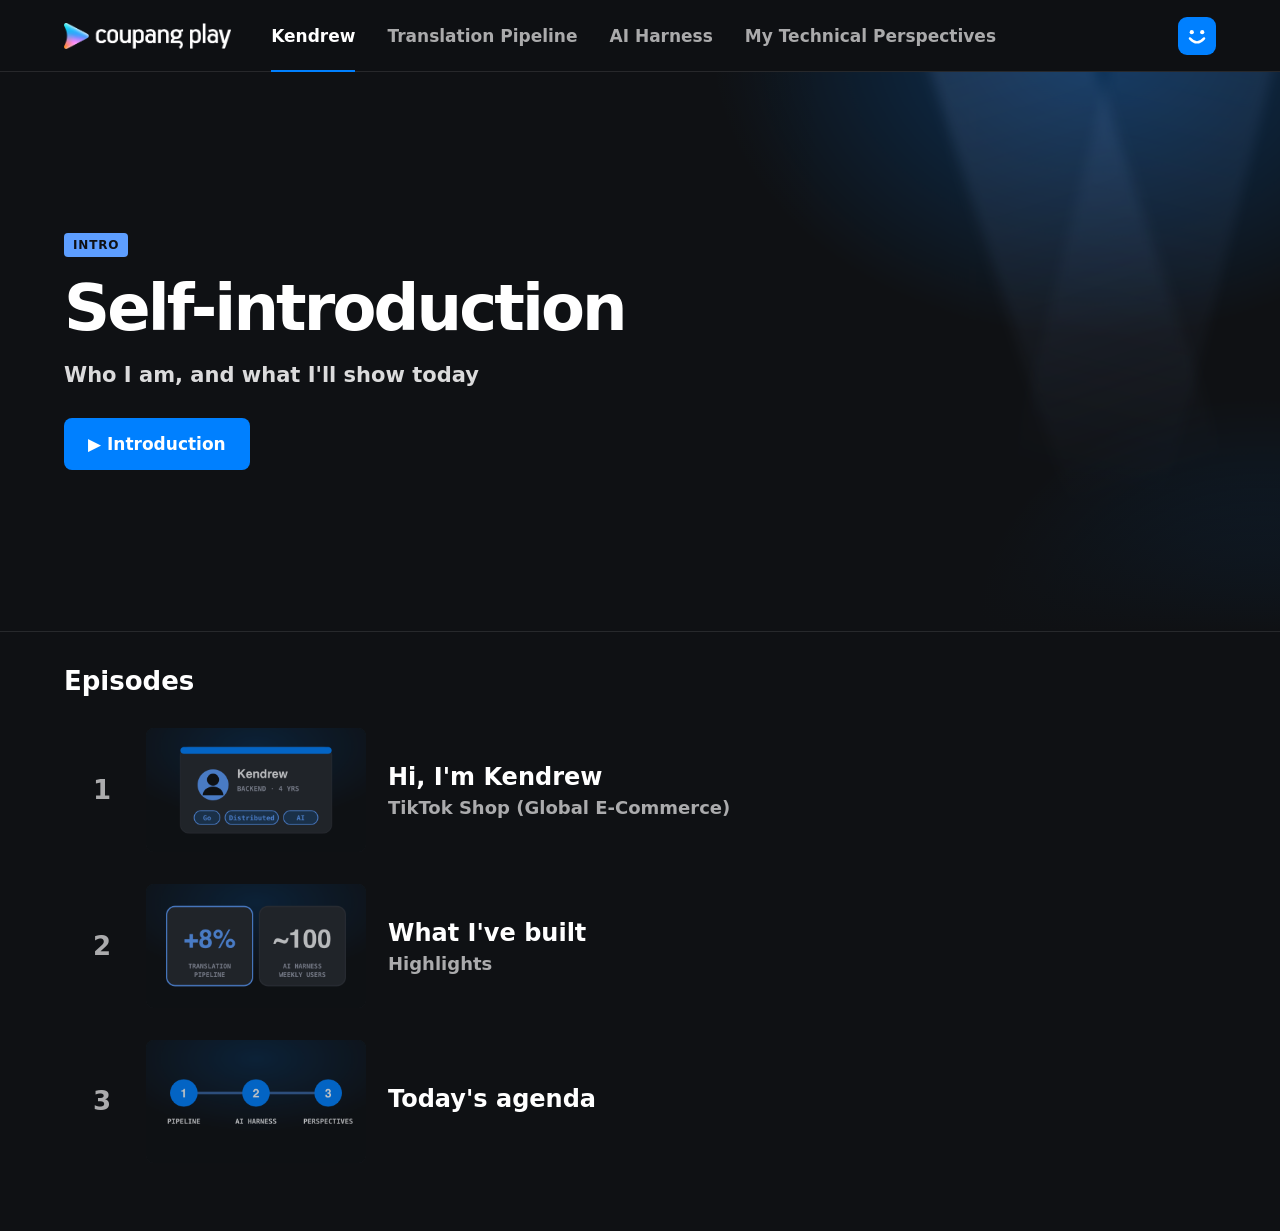
==== commit bb246a50: "Publish deck" ====
--- a/start.html
+++ b/start.html
@@ -5,9 +5,9 @@
 /* Official Coupang Play colour tokens + deck aliases (--blue, --bg, --fg…) live in assets/coupangplay-tokens.css.
    Below: deck-only extras. Sizes scaled ~1.25× for 1080p screen share. */
 :root{
-  --purple:#8B65FF;--green:#42D6A4;           /* section accents (not brand tokens) */
+  --green:var(--color-base-green-200);      /* "chosen" highlight (brand token) */
   --rail:var(--color-base-blue-gray-900);     /* poster/thumb placeholder fill */
-  --on-accent:#001624;                        /* dark text on the bright section-accent badges */
+  --on-accent:var(--color-semantic-text-primary-inverse); /* dark text on accent badges */
   --ease:cubic-bezier(.16,1,.3,1);
 }
 *{box-sizing:border-box}
@@ -57,7 +57,7 @@
 .btn.primary:active{background:var(--blue-600);transform:scale(.97)}
 .btn.secondary{background:rgba(255,255,255,.14);backdrop-filter:blur(12px)}
 .btn.secondary:hover{background:rgba(255,255,255,.22)}
-.btn:focus-visible,.card:focus-visible,.ep-row:focus-visible{box-shadow:0 0 0 3px rgba(0,168,255,.34)}
+.btn:focus-visible,.ep-row:focus-visible{box-shadow:0 0 0 3px rgba(0,128,255,.4)}
 .hero{position:relative;overflow:hidden;border-bottom:1px solid var(--line-subtle)}
 .hero .art{position:absolute;inset:0 0 0 52%}
 .hero .art svg{width:100%;height:100%}
@@ -74,46 +74,18 @@
 .agenda{display:flex;gap:10px;margin:0 0 28px;max-width:820px}
 .agenda button{all:unset;cursor:pointer;flex:1;min-width:0;padding:10px 12px 11px;border-radius:8px;background:rgba(255,255,255,.06);border-top:3px solid var(--accent);transition:background .12s}
 .agenda button:hover{background:rgba(255,255,255,.12)}
-.agenda button:focus-visible{box-shadow:0 0 0 3px rgba(0,168,255,.34)}
-.agenda .an{display:block;font-size:12px;font-weight:850;letter-spacing:.07em;color:var(--accent)}
-.agenda .at{display:block;font-size:15px;font-weight:750;line-height:1.25;margin-top:3px;white-space:nowrap;overflow:hidden;text-overflow:ellipsis}
-.agenda .am{display:block;font-size:13px;font-weight:600;color:var(--fg3);margin-top:2px}
+.agenda button:focus-visible{box-shadow:0 0 0 3px rgba(0,128,255,.4)}
+.agenda .an{display:block;font-size:16px;font-weight:850;letter-spacing:.07em;color:var(--accent)}
+.agenda .at{display:block;font-size:22px;font-weight:750;line-height:1.25;margin-top:3px;white-space:nowrap;overflow:hidden;text-overflow:ellipsis}
 section.rail{padding:34px 0 6px}
 .rail h2{font-size:26px;font-weight:800;margin:0 0 18px;display:flex;align-items:baseline;gap:12px}
 .rail h2 small{font-size:15px;font-weight:600;color:var(--fg3)}
 .rail h2 a{margin-left:auto;font-size:15px;font-weight:700;color:var(--fg3);text-decoration:none}
 .rail h2 a:hover{color:var(--fg)}
-.row{display:grid;gap:20px}
-.row.posters{grid-template-columns:repeat(2,minmax(0,560px))}
-/* "Main events": the two long sections as plain 2:3 posters. No rank numbers: a two-item "Top X" chart read as odd and the rank only repeated talk order */
-.row.features{display:flex;gap:20px}
-.row.features .poster{width:360px;aspect-ratio:4/5}   /* bigger than the 270px base so the row holds its own next to Trending; PNGs rendered for 360px (render.sh) */
-.poster{all:unset;cursor:pointer;display:block;position:relative;width:270px;aspect-ratio:2/3;border-radius:10px;overflow:hidden;background:var(--rail);transition:transform .22s var(--ease),box-shadow .22s var(--ease)}
-.poster:hover{transform:translateY(-4px) scale(1.015);box-shadow:0 18px 40px rgba(0,0,0,.45)}
-.poster:focus-visible{box-shadow:0 0 0 3px rgba(0,168,255,.34)}
-.poster .pic{position:absolute;left:0;right:0;top:12%;height:46%}
-.poster .pic svg{width:100%;height:100%}
-.poster .pic.img{inset:0;height:auto}
-.poster .pic img,.thumb img{position:absolute;inset:0;width:100%;height:100%;object-fit:cover}
-.poster:has(.pic.img)::after{content:"";position:absolute;inset:0;background:linear-gradient(0deg,var(--bg) 6%,rgba(15,17,20,.8) 28%,rgba(15,17,20,0) 50%);pointer-events:none}
-.poster .badge,.poster .t{z-index:1}
-.poster .badge{position:absolute;left:12px;top:12px}
-.poster .t{position:absolute;left:18px;right:64px;bottom:20px;font-size:26px;font-weight:900;line-height:1.1;letter-spacing:-.02em}
-.poster .t small{display:block;font-size:14px;font-weight:650;letter-spacing:0;color:var(--fg3);margin-top:6px}
-.card{all:unset;cursor:pointer;display:block;background:var(--card);border-radius:12px;overflow:hidden;transition:transform .22s var(--ease),box-shadow .22s var(--ease)}
-.card:hover{transform:translateY(-4px) scale(1.015);box-shadow:0 18px 40px rgba(0,0,0,.45)}
+.thumb img{position:absolute;inset:0;width:100%;height:100%;object-fit:cover}
 .thumb{position:relative;aspect-ratio:16/9;background:var(--rail)}
 .thumb svg{position:absolute;inset:0;width:100%;height:100%}
 .thumb::after{content:"";position:absolute;inset:0;background:linear-gradient(0deg,rgba(15,17,20,.88) 0%,rgba(15,17,20,0) 58%)}
-.thumb .over{position:absolute;left:18px;right:64px;bottom:14px;z-index:1;font-size:22px;font-weight:850;line-height:1.2}
-.thumb .tl{position:absolute;left:14px;top:12px;z-index:1;display:flex;gap:6px}
-.card .body{padding:14px 18px 18px;font-size:15px;color:var(--fg3);font-weight:600;line-height:1.45}
-/* Video-length pill on rail art (streaming-thumbnail style), top-right: badge is top-left, title bottom */
-.dur{position:absolute;right:12px;bottom:16px;z-index:2;background:rgba(0,0,0,.72);color:#fff;font-size:13px;font-weight:750;letter-spacing:.02em;padding:4px 7px;border-radius:5px;font-variant-numeric:tabular-nums}
-.badges .dur{position:static;align-self:center}   /* home banner: same pill, inline in the badge row */
-/* Duration pill sits bottom-right on every card (streaming convention; keeps the top-right free for art such as the bridge LIVE score). Titles leave room for it */
-.poster .dur{bottom:22px}
-.thumb .over{right:70px}
 footer{padding:30px 0 44px;font-size:15px;color:var(--fg3)}
 
 /* Title page */
@@ -124,53 +96,64 @@
 .back{all:unset;cursor:pointer;font-size:15px;font-weight:700;color:var(--fg3);margin-bottom:22px}
 .back:hover{color:var(--fg)}
 .ep-list{display:flex;flex-direction:column;gap:4px;padding-bottom:48px}
-.ep-row{all:unset;cursor:pointer;display:grid;grid-template-columns:44px 220px 1fr auto;gap:22px;align-items:center;padding:14px 16px;border-radius:12px;transition:background .12s}
+.ep-row{all:unset;cursor:pointer;display:grid;grid-template-columns:44px 220px 1fr;gap:22px;align-items:center;padding:14px 16px;border-radius:12px;transition:background .12s}
 .ep-row:hover{background:var(--card)}
 .ep-row .n{font-size:26px;font-weight:850;color:var(--fg3);text-align:center}
 .ep-row .thumb{border-radius:8px;overflow:hidden}
 .ep-row .thumb::after{background:rgba(15,17,20,.25)}
 .ep-row .t{font-size:20px;font-weight:750;line-height:1.3}
 .ep-row .s{font-size:15px;color:var(--fg3);margin-top:4px;font-weight:550}
-.ep-row .m{font-size:15px;color:var(--fg3);font-weight:650}
 /* Title pages are on screen while a section is introduced: screen-share sizes (presentation_style_reference.md Part 3) */
 #title .hero .logline{font-size:26px}
 #title .hero{height:auto;min-height:620px}   /* grow when a section has many rows, instead of clipping */
 #title .hero .wrap{min-height:620px;padding-top:48px;padding-bottom:48px}
 #title .meta{grid-template-columns:130px 1fr;max-width:780px;font-size:22px;gap:10px 22px}   /* 780px keeps text clear of the hero art (starts at 52%) */
-#title .ep-row .t{font-size:24px}
-#title .ep-row .s{font-size:18px}
-#title .ep-row .m{font-size:17px}
+#title .ep-row .t,#home .ep-row .t{font-size:24px}
+#title .ep-row .s,#home .ep-row .s{font-size:18px}
 
 /* Player (design layer placeholder) */
 #player{position:fixed;inset:0;z-index:20;background:#000}
-#player .top{position:absolute;left:0;right:0;top:0;padding:28px 40px;display:flex;align-items:center;gap:20px;background:linear-gradient(180deg,rgba(0,0,0,.8),transparent)}
-/* Top bar = quiet signpost (part number, section, time). The headline lives once, on the stage. */
-#player .top .t{font-size:17px;font-weight:750;color:var(--fg2)}
-/* Stage: headline top-left, evidence below it (assertion-evidence layout). Sizes for a 1080p screen share. */
-#player .stage{position:absolute;inset:120px 0 110px;margin:0 auto;width:min(1500px,calc(100vw - 160px));display:flex;flex-direction:column;align-items:flex-start;justify-content:center;gap:16px;color:var(--fg3);font-size:24px}
+/* Top bar = controls only (Back, Prev, Next). D still opens the diagram. They sit outside the slide's safe area and fade when the mouse is idle. */
+#player .top{position:absolute;left:0;right:0;top:0;z-index:2;padding:24px 32px;display:flex;align-items:center;gap:12px}
+#player .top .sp{flex:1}
+/* Slide canvas (after uipack's slide-canvas layout): a fixed 1920×1080 slide scaled to the window (--s, set in fitStage).
+   Safe area 112 top, 144 sides, 88 bottom. Regions: headline, optional subtitle, body, footer. Headline and footer never move; only the body changes. */
+#player .canvas{position:absolute;left:50%;top:50%;width:1920px;height:1080px;transform:translate(-50%,-50%) scale(var(--s,1));--cw:1920px}
+#player{--mono:ui-monospace,"SF Mono",SFMono-Regular,Menlo,monospace}
+/* Footer: hairline, then "Episode · section" left, progress in the middle, page count right */
+#player .sfoot{position:absolute;left:144px;right:144px;bottom:88px;padding-top:20px;border-top:1px solid var(--line);display:flex;align-items:center;gap:36px;font:600 20px/1 var(--mono);letter-spacing:.08em;text-transform:uppercase;color:var(--fg3)}
+#player .sfoot > span{flex:none;white-space:nowrap}
+#player .sfoot .segs{gap:6px}
+#player .sfoot .segs button{height:4px}
+/* Stage = the headline plus body regions. Headline top-left, evidence below it (assertion-evidence layout). */
+#player .stage{position:absolute;inset:112px 144px 168px;display:flex;flex-direction:column;align-items:flex-start;justify-content:flex-start;gap:16px;color:var(--fg3);font-size:24px}
 #player .stage{animation:fadein .3s var(--ease)}
 /* top-aligned: a timeline split across two parts keeps its line at the same height on both screens */
 /* an already-seen part appears fully built with no fade or reveal */
-#player .stage.back,#player .stage.back [data-step]{animation:none;transition:none}
-#player .stage.top{justify-content:flex-start;padding-top:90px}
-#player .stage b{font-size:56px;line-height:1.1;color:var(--fg);font-weight:850;letter-spacing:-.025em;max-width:22ch}
-#player .stage > span:not(.badge){font-size:28px;line-height:1.35;color:var(--fg2);font-weight:550;max-width:52ch}
-#player .stage .meta{margin:26px 0 0;max-width:1300px;grid-template-columns:130px 1fr;font-size:30px;line-height:1.35;color:var(--fg);gap:20px 36px}
-#player .stage .meta dt{font-size:22px;padding-top:6px}
-#player .stage .meta .grp{grid-column:1/-1;font-size:22px;font-weight:800;letter-spacing:.08em;text-transform:uppercase;color:var(--accent,#fff)}
+#player .stage.back{animation:none;transition:none}
+#player .stage b{font-size:76px;line-height:1.08;color:var(--fg);font-weight:850;letter-spacing:-.025em}
+#player .stage > span:not(.badge){font-size:34px;line-height:1.35;min-height:1.35em;color:var(--fg2);font-weight:550}
+/* every part: title at the same y, subtitle slot always reserved, body starts at the same gap */
+@media (min-width:901px){#player .stage > span + :is(.meta,.stack,.agenda,table,.cmp,.tree,.screens,.pyr,.stat,.flow,.tl-h,.tl-snake,.arch){margin-top:26px}}
+/* Rows: hairline between rows, small mono uppercase key on the left (slide-canvas row style) */
+#player .stage .meta{margin:26px 0 0;max-width:1500px;grid-template-columns:230px 1fr;font-size:36px;line-height:1.35;color:var(--fg);gap:0 36px}
+#player .stage .meta :is(dt,dd){border-top:1px solid var(--line);padding:24px 0}
+#player .stage .meta dt{font:600 22px/1.3 var(--mono);letter-spacing:.08em;text-transform:uppercase;padding-top:36px}
+#player .stage .meta .grp{grid-column:1/-1;font-size:24px;font-weight:800;letter-spacing:.08em;text-transform:uppercase;color:var(--accent,#fff)}
 #player .stage .meta .grp:not(:first-child){margin-top:14px}
 /* stack: each row is a heading with its text as a subtitle underneath (for rows whose titles are too long for the 130px key column) */
-#player .stage .stack{margin:30px 0 0;display:flex;flex-direction:column;gap:34px;max-width:1300px}
-#player .stage .stack .h{font-size:40px;font-weight:800;line-height:1.15;letter-spacing:-.02em;color:var(--fg)}
-#player .stage .stack .sub{font-size:28px;font-weight:550;line-height:1.35;color:var(--fg2);margin-top:8px}
+#player .stage .stack{margin:30px 0 0;display:flex;flex-direction:column;gap:0;max-width:1500px}
+#player .stage .stack > div{border-top:1px solid var(--line);padding:24px 0}
+#player .stage .stack .h{font-size:48px;font-weight:800;line-height:1.15;letter-spacing:-.02em;color:var(--fg)}
+#player .stage .stack .sub{font-size:34px;font-weight:550;line-height:1.35;color:var(--fg2);margin-top:8px}
 #player .stage .agenda{margin:26px 0 0;width:min(1200px,100%);max-width:none}
-#player .stage .foot{margin-top:28px;font-size:28px;font-weight:600;color:var(--fg2)}
-#player .stage table{margin-top:26px;border-collapse:collapse;max-width:1500px;font-size:24px;color:var(--fg2);text-align:left}
-#player .stage th{font-size:16px;font-weight:850;letter-spacing:.07em;text-transform:uppercase;color:var(--accent);padding:12px 24px 12px 0;border-bottom:2px solid var(--line-strong)}
+#player .stage .foot{margin-top:28px;font-size:34px;font-weight:600;color:var(--fg2)}
+#player .stage table{margin-top:26px;border-collapse:collapse;max-width:1632px;font-size:30px;color:var(--fg2);text-align:left}
+#player .stage th{font:600 22px var(--mono);letter-spacing:.07em;text-transform:uppercase;color:var(--accent);padding:12px 24px 12px 0;border-bottom:2px solid var(--line-strong)}
 #player .stage td{padding:18px 24px 18px 0;border-bottom:1px solid var(--line);font-weight:600;line-height:1.4;vertical-align:top}
 #player .stage .cmp{margin-top:30px;width:100%;display:flex;flex-direction:column;gap:12px}
 #player .cmp .ch,#player .cmp .cr{display:grid;grid-template-columns:430px 1fr 130px 190px;column-gap:36px;align-items:center}
-#player .cmp .ch{font-size:15px;font-weight:850;letter-spacing:.07em;text-transform:uppercase;color:var(--accent);padding:0 28px}
+#player .cmp .ch{font-size:18px;font-weight:850;letter-spacing:.07em;text-transform:uppercase;color:var(--accent);padding:0 28px}
 #player .cmp .cr{padding:18px 28px;border-radius:16px;border:2px solid var(--line);background:rgba(255,255,255,.03)}
 #player .cmp .cr.pick{border-color:var(--green);background:color-mix(in srgb,var(--green) 10%,transparent)}
 #player .cmp .cnt{font-size:27px;font-weight:800;color:var(--fg);line-height:1.15}
@@ -191,8 +174,13 @@
 #player .stage .tl-h{position:relative;margin-top:48px;width:100%;display:grid;grid-template-columns:repeat(var(--n,4),1fr);column-gap:32px}
 #player .tl-line{position:absolute;left:0;right:0;top:42px;height:4px;border-radius:2px;background:var(--accent);opacity:.55}
 #player .tl-ph{position:relative}
-#player .tl-when{font-size:16px;font-weight:850;letter-spacing:.07em;text-transform:uppercase;color:var(--accent);height:30px}
-#player .tl-dot{width:28px;height:28px;border-radius:50%;background:var(--accent);border:5px solid #0C0E13;box-sizing:content-box;margin:-1px 0 0 -5px}
+/* snake timeline: top row runs left to right, turns down at the right edge, bottom row runs right to left (reverse C) */
+#player .stage .tl-snake{position:relative;margin-top:48px;width:100%}
+#player .stage .tl-snake .tl-h{margin-top:0}
+#player .stage .tl-snake .tl-h.rev{margin-top:40px}
+#player .tl-turn{position:absolute;top:42px;right:-56px;width:56px;height:calc(100% + 44px);box-sizing:border-box;border:4px solid var(--accent);border-left:0;border-radius:0 48px 48px 0;opacity:.55}
+#player .tl-when{font-size:18px;font-weight:850;letter-spacing:.07em;text-transform:uppercase;color:var(--accent);height:30px}
+#player .tl-dot{width:28px;height:28px;border-radius:50%;background:var(--accent);border:5px solid var(--bg);box-sizing:content-box;margin:-1px 0 0 -5px}
 #player .tl-t{font-size:30px;font-weight:850;color:var(--fg);line-height:1.15;margin:22px 0 14px}
 #player .tl-ph ul{margin:0;padding:0;list-style:none;display:flex;flex-direction:column;gap:12px}
 #player .tl-ph li{font-size:21px;line-height:1.35;font-weight:600;color:var(--fg2);padding-left:18px;position:relative}
@@ -204,38 +192,89 @@
 #player .flow svg{flex:none;display:block}
 #player .flow svg path{fill:none;stroke:var(--accent);stroke-width:3;stroke-linecap:round}
 #player .flow svg polygon{fill:var(--accent)}
+#player .bead{fill:var(--accent);filter:drop-shadow(0 0 5px var(--accent))}
+#player .abeads .bead{fill:var(--c,var(--accent));filter:drop-shadow(0 0 5px var(--c,var(--accent)))}
 #player .flow .col{display:flex;align-items:center}
 #player .flow .posts{position:relative;display:flex;flex-direction:column;gap:24px}
 #player .flow .posts .node{min-width:0;padding:0 26px;height:var(--bh);display:flex;flex-direction:column;justify-content:center}
-#player .flow .posts .ns{font-size:17px;margin-top:4px}
+#player .flow .posts .ns{font-size:18px;margin-top:4px}
 #player .flow .posts .nt{font-size:26px}
 #player .flow .cap{position:absolute;bottom:100%;left:0;margin-bottom:18px;white-space:nowrap}
+/* arch: one architecture diagram drawn in slide style (see partArch). Each row has a tint (--c); its key and nodes use it. */
+#player .stage .arch{width:1632px;max-width:none}
+#player .arch svg{display:block;overflow:visible}
+#player .arch .ast{font:600 22px var(--mono);letter-spacing:.08em;text-transform:uppercase;fill:var(--accent);text-anchor:middle}
+#player .arch .asep{font-size:24px;fill:var(--fg3);text-anchor:middle}
+#player .arch .acol{stroke:var(--line);stroke-dasharray:3 8}
+#player .arch .aline{stroke:var(--line)}
+#player .arch .akey{font:600 22px var(--mono);letter-spacing:.08em;text-transform:uppercase;fill:var(--c,var(--fg))}
+#player .arch .asub{font-size:20px;font-weight:600;fill:var(--fg3)}
+#player .arch .an{fill:color-mix(in srgb,var(--c,var(--accent)) 10%,transparent);stroke:var(--c,var(--accent));stroke-width:2.5}
+#player .arch .ant{font-size:30px;font-weight:800;fill:var(--fg);text-anchor:middle}
+#player .arch .ans{font-size:22px;font-weight:600;fill:var(--fg3);text-anchor:middle}
+#player .arch .atag rect{fill:var(--bg);stroke:var(--c,var(--accent));stroke-width:1.5}
+#player .arch .atag text{font:700 20px var(--mono);letter-spacing:.04em;fill:var(--c,var(--accent));text-anchor:middle}
+#player .arch .ae{fill:none;stroke:var(--fg3);stroke-width:2.5}
+#player .arch .ae.async{stroke-dasharray:9 7}
+#player .arch .ahead{fill:var(--fg3)}
+#player .arch .ael{font-size:22px;font-weight:600;fill:var(--fg2);paint-order:stroke;stroke:var(--bg);stroke-width:6px}
+#player .arch .aopen{font-size:24px;font-weight:800;fill:var(--c,var(--accent));text-anchor:end}
+#player .arch .click{cursor:pointer}
+#player .arch .click:hover .an{fill:color-mix(in srgb,var(--c,var(--accent)) 22%,transparent)}
+#player .arch .ghost .an{fill:none;stroke:var(--fg3);stroke-width:2;stroke-dasharray:8 6}
+#player .arch .ghost .ant{fill:var(--fg2)}
+#player .arch .acrumb{cursor:pointer}
+#player .arch .acrumb text{font:600 22px var(--mono);letter-spacing:.08em;text-transform:uppercase;fill:var(--accent)}
+#player .arch .acrumb:hover text{text-decoration:underline}
+#player .arch .alg{font-size:20px;font-weight:600;fill:var(--fg3)}
 /* screens: drafted client mock-ups, one card per step, each revealed in turn. UI items come from JSON (see partScreens). */
 #player .stage .screens{margin-top:34px;display:flex;align-items:stretch;gap:0;width:100%}
 #player .screens .arw{flex:none;align-self:center;width:44px;text-align:center;color:var(--accent);font-size:28px;font-weight:800}
 #player .screens .scr{flex:1;min-width:0;display:flex;flex-direction:column;gap:12px}
-#player .screens .lbl{font-size:15px;font-weight:850;letter-spacing:.07em;text-transform:uppercase;color:var(--accent)}
-#player .screens .ui{flex:1;background:#14171C;border:1px solid var(--line-strong);border-radius:18px;padding:18px;display:flex;flex-direction:column;gap:12px;font-size:17px;color:var(--fg);min-height:330px}
-#player .screens .ui .h{font-size:20px;font-weight:800}
-#player .screens .ui .note{font-size:15px;color:var(--fg3);line-height:1.4}
-#player .screens .ui .btn2{align-self:flex-start;padding:9px 18px;border-radius:9px;font-weight:750;font-size:16px;background:var(--accent);color:#fff}
+#player .screens .lbl{font-size:18px;font-weight:850;letter-spacing:.07em;text-transform:uppercase;color:var(--accent)}
+#player .screens .ui{flex:1;background:var(--card);border:1px solid var(--line-strong);border-radius:18px;padding:18px;display:flex;flex-direction:column;gap:14px;font-size:21px;color:var(--fg);min-height:380px}
+#player .screens .ui .h{font-size:25px;font-weight:800}
+#player .screens .ui .note{font-size:18px;color:var(--fg3);line-height:1.4}
+#player .screens .ui .btn2{align-self:flex-start;padding:9px 18px;border-radius:9px;font-weight:750;font-size:20px;background:var(--accent);color:#fff}
 #player .screens .ui .btn2.ghost{background:none;border:1px solid var(--line-strong);color:var(--fg2)}
 #player .screens .ui .row{display:flex;align-items:center;justify-content:space-between;gap:10px;font-weight:600}
 #player .screens .ui .tg{width:40px;height:22px;border-radius:11px;background:var(--line-strong);position:relative;flex:none}
 #player .screens .ui .tg::after{content:"";position:absolute;top:3px;left:3px;width:16px;height:16px;border-radius:50%;background:#fff}
 #player .screens .ui .tg.on{background:var(--accent)}#player .screens .ui .tg.on::after{left:21px}
-#player .screens .ui .ck{width:20px;height:20px;border-radius:5px;border:2px solid var(--line-strong);flex:none;display:grid;place-items:center;font-size:13px;font-weight:900}
+#player .screens .ui .ck{width:20px;height:20px;border-radius:5px;border:2px solid var(--line-strong);flex:none;display:grid;place-items:center;font-size:16px;font-weight:900}
 #player .screens .ui .ck.on{background:var(--accent);border-color:var(--accent)}
 #player .screens .ui .vid{display:flex;gap:12px;padding:10px;border:1px solid var(--line);border-radius:12px}
-#player .screens .ui .th{width:46px;height:64px;border-radius:7px;flex:none;background:linear-gradient(160deg,var(--accent),#1d2230)}
-#player .screens .ui .vt{font-weight:700;font-size:16px}
-#player .screens .ui .vm{font-size:14px;color:var(--fg3);margin-top:2px}
+#player .screens .ui .th{width:46px;height:64px;border-radius:7px;flex:none;background:linear-gradient(160deg,var(--accent),var(--color-base-blue-gray-800))}
+#player .screens .ui .vt{font-weight:700;font-size:20px}
+#player .screens .ui .vm{font-size:18px;color:var(--fg3);margin-top:2px}
 #player .screens .ui .acts{display:flex;gap:6px;margin-top:7px;flex-wrap:wrap}
-#player .screens .ui .act{font-size:13px;font-weight:700;padding:3px 10px;border-radius:7px;border:1px solid var(--line-strong);color:var(--fg2)}
-#player .screens .api{font:600 14px/1.4 "SF Mono",ui-monospace,Menlo,monospace;color:var(--fg3)}
+#player .screens .ui .act{font-size:18px;font-weight:700;padding:3px 10px;border-radius:7px;border:1px solid var(--line-strong);color:var(--fg2)}
+#player .screens .ui [data-ui]{cursor:pointer;user-select:none}
+#player .screens .ui .btn2.done{background:var(--color-base-green-200);color:var(--color-base-gray-950)}
+#player .screens .ui .act:hover{border-color:var(--accent);color:var(--fg)}
+#player .screens .ui .act.go{background:var(--accent);border-color:var(--accent);color:#fff}
+#player .screens .ui .fb{display:flex;flex-direction:column;gap:8px;margin-top:8px;font-size:18px}
+#player .screens .ui .fb[hidden],#player .screens .ui .fbr[hidden]{display:none}
+#player .screens .ui .fbr{display:flex;flex-direction:column;gap:8px}
+#player .screens .ui .act.sel{border-color:var(--accent);color:var(--fg)}
+#player .screens .ui .vid.gone{opacity:.6;align-items:center}
+#player .screens .ui .vid.gone .th{background:var(--line-strong)}
+#player .screens .api{font:600 18px/1.4 "SF Mono",ui-monospace,Menlo,monospace;color:var(--fg3)}
 #player .screens .api b{font:inherit;color:var(--accent);font-weight:700}
 /* stat: one big number + what it measures + a source line, for evidence slides. {n, label, cite, url?} */
 #player .stage .stat{margin-top:20px;display:flex;flex-direction:column;gap:10px;max-width:1400px}
+/* cards: one row of equal cards (headline number or icon, heading, one line). Problem-statement slides. */
+#player .stage .cards{margin-top:34px;width:100%;display:grid;grid-template-columns:repeat(var(--n,4),1fr);gap:28px}
+#player .cards .cd{background:var(--card);border:1px solid var(--line);border-radius:20px;padding:40px 36px;min-height:460px;display:flex;flex-direction:column;gap:18px}
+#player .cards .big{font-size:96px;line-height:1;font-weight:850;letter-spacing:-.04em;color:var(--accent);font-variant-numeric:tabular-nums}
+#player .cards .big.red{color:var(--color-base-red-300)}
+/* Chosen / rejected marks: sized to read on a shrunken screen share */
+#player .yes,#player .no{display:inline-block;font:700 32px/1 Pretendard,"SF Pro Text",Inter,system-ui,sans-serif;vertical-align:-4px;margin-right:6px}
+#player .yes{color:var(--color-base-green-200)}
+#player .no{color:var(--color-base-red-300)}
+#player .cards svg{width:56px;height:56px;stroke:var(--accent);fill:none;stroke-width:1.8;stroke-linecap:round;stroke-linejoin:round;margin-bottom:22px}
+#player .cards .h{font-size:34px;line-height:1.2;font-weight:800;letter-spacing:-.01em;color:var(--fg)}
+#player .cards .p{font-size:26px;line-height:1.4;font-weight:550;color:var(--fg2)}
 #player .stage .stat .n{font-size:110px;line-height:1;font-weight:850;letter-spacing:-.04em;color:var(--accent);font-variant-numeric:tabular-nums}
 #player .stage .stat .l{font-size:32px;line-height:1.3;font-weight:650;color:var(--fg)}
 #player .stage .stat cite{font-style:normal;font-size:18px;color:var(--fg3);margin-top:4px}
@@ -246,30 +285,38 @@
 #player .pyr-axis{position:relative;width:150px;flex:none}
 #player .pyr-axis::before{content:"";position:absolute;right:10px;top:14px;bottom:4px;width:3px;border-radius:2px;background:var(--accent);opacity:.6}
 #player .pyr-axis::after{content:"";position:absolute;right:4px;top:0;border:8px solid transparent;border-bottom:14px solid var(--accent);border-top:0;opacity:.8}
-#player .pyr-axis span{position:absolute;right:32px;white-space:nowrap;text-align:right;font-size:17px;font-weight:850;letter-spacing:.05em;text-transform:uppercase;color:var(--fg2);line-height:1.3}
+#player .pyr-axis span{position:absolute;right:32px;white-space:nowrap;text-align:right;font-size:18px;font-weight:850;letter-spacing:.05em;text-transform:uppercase;color:var(--fg2);line-height:1.3}
 #player .pyr-axis .hi{top:4px}
 #player .pyr-axis .lo{bottom:0}
 #player .pyr-rows{display:flex;flex-direction:column;gap:10px}
 #player .pyr-row{display:grid;grid-template-columns:680px 1fr;column-gap:48px;align-items:center}
-#player .pyr-tier{height:128px;box-sizing:border-box;padding-bottom:18px;display:flex;flex-direction:column;justify-content:flex-end;align-items:center;text-align:center;background:color-mix(in srgb,var(--accent) var(--o),#0C0E13);color:#fff}
+#player .pyr-tier{height:128px;box-sizing:border-box;padding-bottom:18px;display:flex;flex-direction:column;justify-content:flex-end;align-items:center;text-align:center;background:color-mix(in srgb,var(--accent) var(--o),var(--bg));color:#fff}
 #player .pyr-tier .n{font-size:24px;font-weight:850;letter-spacing:.06em;text-transform:uppercase;line-height:1.1}
 #player .pyr-tier .h{font-size:18px;font-weight:650;opacity:.85;margin-top:6px}
 #player .pyr-txt .q{font-size:30px;font-weight:800;color:var(--fg);line-height:1.2}
-#player .pyr-txt .w{font-size:16px;font-weight:850;letter-spacing:.07em;text-transform:uppercase;color:var(--accent);margin-top:10px}
+#player .pyr-txt .w{font-size:18px;font-weight:850;letter-spacing:.07em;text-transform:uppercase;color:var(--accent);margin-top:10px}
 #player .stage .pyr-loop{margin:34px 0 0 174px;padding-left:20px;border-left:4px solid var(--accent);font-size:26px;line-height:1.3;font-weight:750;color:var(--fg)}
 #player .stage .pyr-loop i{font-style:normal;color:var(--accent);margin-right:12px}
 #player .stage > .btn{margin-top:22px}
+@media (min-width:901px){#player .stage > .btn{margin-top:28px;min-height:72px;padding:0 36px;font-size:24px;border-radius:10px}}   /* slide buttons: canvas label scale, not the home-page size */
 /* Builds: → reveals one row at a time before moving to the next part. Hidden rows keep their space, so nothing jumps. */
-#player [data-step]{opacity:0;transform:translateY(10px);transition:opacity .35s var(--ease),transform .35s var(--ease)}
-#player [data-step].in{opacity:1;transform:none}
 /* Idle (no mouse for 2.5s): buttons and cursor fade; part label and progress stay as signposts */
 #player.idle{cursor:none}
 #player .pbtn{transition:opacity .4s}
 #player.idle .pbtn{opacity:0}
+/* Netflix-style next button on a section's last episode: right-aligned just above the footer's progress bars
+   (canvas px, so it scales with the slide), stays visible when idle.
+   The primary-blue fill sweeps left to right once, then the button stays full */
+#player .nextep{all:unset;position:absolute;right:144px;bottom:156px;z-index:2;cursor:pointer;overflow:hidden;border-radius:8px;padding:18px 34px;background:rgba(255,255,255,.14);color:#fff;font-size:26px;font-weight:800;box-shadow:0 8px 28px rgba(0,0,0,.45)}
+#player .nextep .fill{position:absolute;inset:0;background:#0080ff;transform-origin:left;transform:scaleX(0);animation:nextfill 8s linear forwards}
+#player .nextep .lbl{position:relative}
+#player .nextep:hover{background:rgba(255,255,255,.22)}
+#player .nextep:focus-visible{box-shadow:0 0 0 3px rgba(0,128,255,.4)}
+@keyframes nextfill{to{transform:scaleX(1)}}
+@media (prefers-reduced-motion:reduce){#player .nextep .fill{animation:none;transform:scaleX(1)}}
 /* B = blank screen, to pull attention back to the speaker */
 #black{position:fixed;inset:0;z-index:60;background:#000;display:none}
 #black.on{display:block}
-#player .top .diag{position:absolute;right:40px;top:30px}
 #player .top .diag kbd,#diagram kbd{font:inherit;font-size:12px;opacity:.7;margin-left:4px}
 #diagram{position:fixed;inset:0;z-index:40;background:var(--bg);display:none;flex-direction:column}
 #diagram.on{display:flex;animation:fadein .28s var(--ease)}
@@ -278,7 +325,6 @@
 #diagram .bar b{font-size:17px;font-weight:800}
 #diagram .bar span{font-size:14px;color:var(--fg3);margin-left:auto}
 #diagram iframe{flex:1;width:100%;border:0;background:var(--bg)}
-#player .bottom{position:absolute;left:0;right:0;bottom:0;padding:24px 40px 32px;background:linear-gradient(0deg,rgba(0,0,0,.85),transparent);display:flex;align-items:center;gap:18px}
 .segs{flex:1;display:flex;gap:4px}
 .segs button{all:unset;cursor:pointer;height:5px;border-radius:3px;background:var(--line-strong)}
 .segs button.done{background:var(--fg3)}
@@ -312,35 +358,31 @@
   .badges{flex-wrap:wrap}
   .agenda{flex-wrap:wrap}
   .agenda button{flex:1 1 calc(50% - 10px)}
-  /* rails scroll sideways, streaming-app style */
   .rail h2{font-size:22px}
-  .row.features,.row.posters{display:flex;overflow-x:auto;scrollbar-width:none;margin:0 -16px;padding:0 16px 8px}
-  .row.features::-webkit-scrollbar,.row.posters::-webkit-scrollbar{display:none}
-  .row.features .poster{width:240px;flex:none}
-  .row.posters .card{width:280px;flex:none}
-  .poster .t{font-size:22px}
-  .thumb .over{font-size:18px}
   #title .meta,.meta{grid-template-columns:90px 1fr;font-size:16px;gap:8px 14px}
-  .ep-row,#title .ep-row{grid-template-columns:22px 96px 1fr auto;gap:12px;padding:10px 4px}
+  .ep-row,#title .ep-row{grid-template-columns:22px 96px 1fr;gap:12px;padding:10px 4px}
   .ep-row .n{font-size:18px}
-  #title .ep-row .t{font-size:16px}
-  #title .ep-row .s{font-size:14px}
-  #title .ep-row .m{font-size:13px}
+  #title .ep-row .t,#home .ep-row .t{font-size:16px}
+  #title .ep-row .s,#home .ep-row .s{font-size:14px}
   /* player */
   #player .top{padding:12px 16px;gap:10px}
   #player .top .t{font-size:13px;min-width:0;overflow:hidden;text-overflow:ellipsis;white-space:nowrap}
-  #player .top .diag{position:static;order:3;margin-left:auto;flex:none}
-  #player .bottom{padding:12px 16px 16px;gap:10px}
+  #player .canvas{position:static;width:auto;height:auto;transform:none;--cw:100vw}   /* phones: no scaled canvas, the stage scrolls */
+  #player .sfoot{position:absolute;left:16px;right:16px;bottom:16px;padding-top:10px;gap:12px;font-size:11px}
+  #player .sfoot > span:first-child{flex:1 1 auto;min-width:0;overflow:hidden;text-overflow:ellipsis}
+  #player .sfoot .segs{display:none}
   .pbtn{font-size:14px;padding:8px 10px;flex:none}
-  #player .stage{inset:64px 0 64px;width:calc(100vw - 32px);justify-content:flex-start;overflow-y:auto;overflow-x:hidden;padding:12px 0 24px;gap:10px;font-size:16px}
-  #player .stage.top{padding-top:12px}
+  #player .stage{inset:64px 0 64px;margin:0 auto;width:calc(100vw - 32px);justify-content:flex-start;overflow-y:auto;overflow-x:hidden;padding:12px 0 24px;gap:10px;font-size:16px}
+  #player .stage > span.empty{display:none}
   #player .stage b{font-size:28px}
   #player .stage > span:not(.badge){font-size:17px}
   #player .stage > *{flex:none;max-width:100%}
-  #player .stage .meta{margin-top:14px;grid-template-columns:90px 1fr;font-size:17px;gap:12px 14px}
-  #player .stage .meta dt{font-size:13px;padding-top:3px}
+  #player .stage .meta{margin-top:14px;grid-template-columns:90px 1fr;font-size:17px;gap:0 14px}
+  #player .stage .meta :is(dt,dd){padding:12px 0}
+  #player .stage .meta dt{font-size:12px;padding-top:15px}
   #player .stage .meta .grp{font-size:14px}
-  #player .stage .stack{margin-top:14px;gap:18px}
+  #player .stage .stack{margin-top:14px;gap:0}
+  #player .stage .stack > div{padding:14px 0}
   #player .stage .stack .h{font-size:21px}
   #player .stage .stack .sub{font-size:16px;margin-top:4px}
   #player .stage .agenda{margin-top:14px}
@@ -376,12 +418,20 @@
   #player .screens .ui{min-height:0;font-size:15px}
   /* timeline: phases stack vertically */
   #player .stage .tl-h{margin-top:16px;grid-template-columns:1fr;row-gap:22px}
-  #player .tl-line{display:none}
+  #player .tl-line,#player .tl-turn{display:none}
+  #player .tl-snake .tl-ph{grid-column:auto!important;grid-row:auto!important}
+  #player .stage .tl-snake .tl-h.rev{margin-top:22px}
   #player .tl-when{font-size:12px;height:auto}
   #player .tl-dot{display:none}
   #player .tl-t{font-size:20px;margin:4px 0 8px}
   #player .tl-ph li{font-size:15px}
   #player .tl-ph ul{gap:8px}
+  #player .stage .cards{margin-top:16px;grid-template-columns:repeat(var(--n,4),220px);gap:12px;overflow-x:auto}
+  #player .cards .cd{min-height:0;padding:20px 18px;gap:10px;border-radius:14px}
+  #player .cards .big{font-size:48px}
+  #player .cards svg{width:32px;height:32px;margin-bottom:8px}
+  #player .cards .h{font-size:19px}
+  #player .cards .p{font-size:15px}
   #player .stage .stat .n{font-size:64px}
   #player .stage .stat .l{font-size:19px}
   #player .stage .stat cite{font-size:13px}
@@ -419,7 +469,7 @@
 <script type="module">
 // ── Content (edit here) ─────────────────────────────────────────────────────
 
-// All page text lives in content/: site.json (talk order, home banner, profile, rails, posters) + one JSON per section
+// All page text lives in content/: site.json (talk order, home banner, profile, posters) + one JSON per section
 // (title page rows, parts, player content). Edit the JSON, not this file. Text marked [?: …] is still to be written.
 // fetch() is blocked on file://, so serve this folder: `python3 -m http.server` then open http://localhost:8000/start.html
 const json = f => fetch(`content/${f}.json`, {cache: 'no-store'}).then(   // no-store: JSON edits show on a normal refresh
@@ -428,7 +478,7 @@
 try { SITE = await json('site'); TALK = await Promise.all(SITE.talk.map(json)); }
 catch (err) { document.getElementById('home').innerHTML = `<div class="wrap" style="padding:80px 64px">Couldn't load content/*.json (${err.message}). Serve this folder over http, e.g. <code>python3 -m http.server</code>.</div>`;
   document.getElementById('home').classList.add('on'); throw err; }
-const {hero: HERO, profile: PROFILE, top: TOP, trending: TRENDING, posters: POSTER} = SITE;
+const {hero: HERO, profile: PROFILE, posters: POSTER} = SITE;
 
 // Static artwork per section: the shape of the idea, in the section's colour. viewBox 800×450.
 const ART = {
@@ -439,62 +489,55 @@
       <path d="M330 225 C430 225 450 340 560 340 H700" stroke-opacity=".7"/></g>
     <circle cx="120" cy="225" r="26" fill="${c}"/>
     <g fill="${c}" fill-opacity=".85"><rect x="690" y="92" width="36" height="36" rx="8"/><rect x="690" y="207" width="36" height="36" rx="8"/><rect x="690" y="322" width="36" height="36" rx="8"/></g>
-    <circle cx="330" cy="225" r="10" fill="#F7F9FC"/>`,
+    <circle cx="330" cy="225" r="10" fill="#ffffff"/>`,
   knowledge: c => `<g stroke="${c}" stroke-width="3" stroke-opacity=".6"><path d="M400 225 L170 120 M400 225 L170 330 M400 225 L630 120"/></g>
     <path d="M400 225 C520 300 600 300 630 330" fill="none" stroke="${c}" stroke-width="6" stroke-linecap="round"/>
     <g fill="${c}"><ellipse cx="400" cy="190" rx="70" ry="22"/><rect x="330" y="190" width="140" height="80"/><ellipse cx="400" cy="270" rx="70" ry="22"/></g>
-    <ellipse cx="400" cy="190" rx="70" ry="22" fill="#F7F9FC" fill-opacity=".25"/>
+    <ellipse cx="400" cy="190" rx="70" ry="22" fill="#ffffff" fill-opacity=".25"/>
     <g fill="${c}" fill-opacity=".8"><circle cx="170" cy="120" r="20"/><circle cx="170" cy="330" r="20"/><circle cx="630" cy="120" r="20"/></g>
-    <circle cx="630" cy="330" r="22" fill="#F7F9FC"/>`,
+    <circle cx="630" cy="330" r="22" fill="#ffffff"/>`,
   agenda: c => `<g fill="${c}">${[0,1,2,3].map(k => `<rect x="${150+k*130}" y="175" width="110" height="100" rx="10" fill-opacity="${1-k*.2}"/>`).join('')}</g>`,
   bridge: c => `<path d="M170 300 C250 110 550 110 630 300" fill="none" stroke="${c}" stroke-width="6" stroke-linecap="round"/>
     <circle cx="170" cy="300" r="40" fill="${c}" fill-opacity=".5"/><circle cx="630" cy="300" r="40" fill="${c}"/>`,
   close: c => `<g fill="${c}"><rect x="220" y="140" width="360" height="26" rx="13"/><rect x="220" y="212" width="290" height="26" rx="13" fill-opacity=".75"/><rect x="220" y="284" width="330" height="26" rx="13" fill-opacity=".5"/></g>`,
 };
-const posterImg = p => `<img src="assets/posters/${POSTER[p.id]}.png" alt="">`;
-const art = (id, c, fit = 'slice') => `<svg viewBox="0 0 800 450" preserveAspectRatio="xMidYMid ${fit}"><rect width="800" height="450" fill="#0C0E13"/>${ART[id](c)}</svg>`;
+const art = (id, c, fit = 'slice') => `<svg viewBox="0 0 800 450" preserveAspectRatio="xMidYMid ${fit}"><rect width="800" height="450" fill="#0f1114"/>${ART[id](c)}</svg>`;
 
 // ── Views ───────────────────────────────────────────────────────────────────
 const $ = id => document.getElementById(id);
 const SECTIONS = TALK.filter(p => !p.clip);   // the four sections with a title page; intro clips are not numbered
-const byId = Object.fromEntries(TALK.map(p => [p.id, {...p, n:SECTIONS.indexOf(p) + 1}]));   // n = Part number
+const byId = Object.fromEntries(TALK.map(p => [p.id, {...p, n:SECTIONS.indexOf(p) + 1}]));   // n = Episode number
 const nextOf = p => !p.clip && SECTIONS[p.n] && byId[SECTIONS[p.n].id];
-const agendaChips = (ids = SECTIONS.map(q => q.id)) => `<div class="agenda">${ids.map(id => byId[id]).map((q, j) => { const r = byId[q.id]; return `<button data-step="${j}" data-go="${r.id}" style="--accent:${r.accent}"><span class="an">PART ${r.n}</span><span class="at">${r.nav}</span><span class="am">${r.time}</span></button>`; }).join('')}</div>`;
-const dur = p => p.time.replace(/^~?\s*([\d.]+)\s*min$/, '$1m');
-const mins = m => m < 1 ? `${Math.round(m * 60)}s` : `${m} min`;
-
-const badges = p => `<div class="badges"><span class="badge solid">Part ${p.n}</span><span class="badge subtle">${p.kind}</span><span class="badge outline">${p.time}</span></div>`;
-const nextBtn = (p, cls) => { const q = nextOf(p); return q ? `<button class="${cls}" data-go="${q.id}">Next: ${q.title} ›</button>` : ''; };
-const featurePoster = p => `  <button class="poster" data-go="${p.id}" style="--accent:${p.accent}"><span class="badge solid">${p.kind}</span>
-    ${POSTER[p.id] ? `<div class="pic img">${posterImg(p)}</div>` : `<div class="pic">${art(p.id, p.accent, 'meet')}</div>`}<span class="dur">${dur(p)}</span><div class="t">${p.title}</div></button>`;
-const tileCard = p => `<button class="card" data-go="${p.id}" style="--accent:${p.accent}">
-  <div class="thumb">${POSTER[p.id] ? posterImg(p) : art(p.id, p.accent)}<div class="tl"><span class="badge solid">${p.kind}</span></div><span class="dur">${dur(p)}</span><div class="over">${p.title}</div></div>
-  <div class="body">${p.logline}</div></button>`;
+const agendaChips = (ids = SECTIONS.map(q => q.id)) => `<div class="agenda">${ids.map(id => byId[id]).map((q, j) => { const r = byId[q.id]; return `<button data-step="${j}" data-go="${r.id}" style="--accent:${r.accent}"><span class="an">EPISODE ${r.n}</span><span class="at">${r.nav}</span></button>`; }).join('')}</div>`;
+
+const badges = p => `<div class="badges"><span class="badge solid">Episode ${p.n}</span><span class="badge subtle">${p.kind}</span></div>`;
+// Last episode of a section: a Netflix-style "Next" button in the bottom-right corner whose fill sweeps across once (no auto-advance).
+const nextBtn = p => { const q = nextOf(p); return q ? `<button class="nextep" data-go="${q.id}"><span class="fill"></span><span class="lbl">▶&nbsp; Next: ${q.title}</span></button>` : ''; };
 
 function renderHome(){
   const h = HERO;
   document.documentElement.style.setProperty('--accent', h.accent);
   $('home').innerHTML = `<div class="hero"><div class="art">${POSTER[h.art] ? `<img src="assets/posters/${POSTER[h.art]}.png" alt="">` : art(h.art, h.accent)}</div><div class="wrap">
-      <div class="badges"><span class="badge solid">${h.kind}</span><span class="dur">${dur(h)}</span></div>
+      <div class="badges"><span class="badge solid">${h.kind}</span></div>
       <h1>${h.title}</h1><p class="logline">${h.logline}</p>
-      <div class="btns"><button class="btn primary" data-go="me/1">▶&nbsp;Introduction</button><button class="btn secondary" data-go="me/3">▶&nbsp;Today's agenda</button></div></div></div>
-    <div class="wrap">
-      <section class="rail"><h2>Main events</h2><div class="row features">${TOP.map(id => featurePoster(byId[id])).join('')}</div></section>
-      <section class="rail"><h2>Trending</h2><div class="row posters">${TRENDING.map(id => tileCard(byId[id])).join('')}</div></section></div>`;
+      <div class="btns"><button class="btn primary" data-go="me/1">▶&nbsp;Introduction</button></div></div></div>
+    ${partsRail(byId.me)}`;
 }
 
 function renderTitle(p){
   document.documentElement.style.setProperty('--accent', p.accent);
   $('title').innerHTML = `<div class="hero"><div class="art">${art(p.id, p.accent)}</div><div class="wrap">
-      <button class="back" data-go="">‹ Home</button>${badges(p)}<h1>${p.title}</h1><p class="logline">${p.logline}</p>
+      <button class="back" data-go="">‹ Kendrew</button>${badges(p)}<h1>${p.title}</h1><p class="logline">${p.logline}</p>
       <dl class="meta">${p.rows.map(([k, v, c]) => `${k ? `<dt>${k}</dt>` : ''}<dd style="${k ? '' : 'grid-column:1/-1;'}${c ? `color:${c}` : ''}">${v}</dd>`).join('')}</dl>
-      <div class="btns"><button class="btn primary" data-go="${p.id}/1">▶&nbsp;Start</button>${p.diagram ? `<button class="btn secondary" data-diagram="${p.id}">◫&nbsp;Diagram</button>` : ''}${nextBtn(p, 'btn secondary')}</div></div></div>
-    <div class="wrap"><section class="rail"><h2>Parts <small>${p.parts.length} parts · ${p.time}</small></h2><div class="ep-list">
+      <div class="btns"><button class="btn primary" data-go="${p.id}/1">▶&nbsp;Start</button>${p.diagram && p.titleDiagram !== false ? `<button class="btn secondary" data-diagram="${p.id}">◫&nbsp;Diagram</button>` : ''}</div></div></div>
+    ${partsRail(p)}`;
+}
+// "Episodes" list under a page's banner: one row per episode. Used by the home page (intro episodes) and every title page.
+const partsRail = p => `<div class="wrap"><section class="rail"><h2>Episodes</h2><div class="ep-list">
       ${p.parts.map((e, i) => `<button class="ep-row" data-go="${p.id}/${i + 1}"><span class="n">${i + 1}</span>
         <div class="thumb">${e.poster ? `<img src="assets/posters/${e.poster}.png" alt="">` : art(p.id, p.accent)}</div>
-        <div><div class="t">${e.t}${e.key ? ' <span class="badge subtle" style="vertical-align:3px;margin-left:6px">Key part</span>' : ''}</div><div class="s">${e.s}</div></div>
-        <span class="m">${mins(e.min)}</span></button>`).join('')}</div></section></div>`;
-}
+        <div><div class="t">${e.t}</div><div class="s">${e.s || ''}</div></div>
+        </button>`).join('')}</div></section></div>`;
 
 // Player = one part of a section. Placeholder until the designs are built: replace .stage with the real content.
 // Sections: the last part hands over to the next section's title page. Intro clips: Back and the end both return home.
@@ -507,51 +550,52 @@
   const e = p.parts[i], last = i === p.parts.length - 1, out = p.clip ? '' : p.id;
   const body = e.stack ? `<div class="stack">${e.rows.map(([k, v], j) => `<div data-step="${j}"><div class="h">${k}</div><div class="sub">${v}</div></div>`).join('')}</div>`
     : e.rows ? `<dl class="meta">${(() => { let j = 0; return e.rows.map(([k, v]) => k === '#' ? `<div class="grp" data-step="${j}">${v}</div>` : `<dt data-step="${j}">${k}</dt><dd data-step="${j++}">${v}</dd>`).join(''); })()}</dl>`
-    : e.chips ? agendaChips(e.chips) : e.tree ? partTree(e.tree) : e.flow ? partFlow(e.flow) : e.screens ? partScreens(e.screens) : e.compare ? partCompare(e.compare) : e.stat ? partStat(e.stat) : e.timeline ? partTimeline(e.timeline, e.edge) : e.pyramid ? partPyramid(e.pyramid) : '';
-  const end = p.clip ? `<button class="pbtn" data-go="">Home ›</button>` : nextBtn(p, 'pbtn');
+    : e.cards ? partCards(e.cards) : e.chips ? agendaChips(e.chips) : e.tree ? partTree(e.tree) : e.flow ? partFlow(e.flow) : e.arch ? partArch(e.arch) : e.screens ? partScreens(e.screens) : e.compare ? partCompare(e.compare) : e.stat ? partStat(e.stat) : e.timeline ? (e.snake ? partSnake(e.timeline, e.snake) : partTimeline(e.timeline, e.edge)) : e.pyramid ? partPyramid(e.pyramid) : '';
+  const end = p.clip ? `<button class="pbtn" data-go="">Kendrew ›</button>` : '';
   document.documentElement.style.setProperty('--accent', p.accent);
   // A part with `view` (e.g. v=posting&c=sched) gets a button that opens the section's diagram popup at that spot.
-  const dia = e.view && p.diagram ? `<button class="btn secondary" data-diagram="${p.id}" data-view="${e.view}">◫&nbsp;Open diagram</button>` : '';
-  $('player').innerHTML = `<div class="stage${e.edge ? ' top' : ''}${seen ? ' back' : ''}"${seen ? ' data-seen="1"' : ''}>${e.hideTitle ? '<b style="visibility:hidden">&nbsp;</b>' : `<b>${e.t}</b>`}${e.s ? `<span>${e.s}</span>` : ''}${body}${e.foot ? `<div class="foot">${e.foot}</div>` : ''}${e.table ? partTable(e.table) : ''}${dia}</div>
-    <div class="top">${p.diagram ? `<button class="pbtn diag" data-diagram="${p.id}"${e.view ? ` data-view="${e.view}"` : ''}>◫ Diagram <kbd>D</kbd></button>` : ''}<button class="pbtn" data-go="${out}">‹ ${p.clip ? 'Home' : 'Back'}</button><div class="t">${p.clip ? '' : `Part ${p.n}.${i + 1} · `}${p.title} · ${mins(e.min)}</div></div>
-    <div class="bottom">${i > 0 ? `<button class="pbtn" data-go="${p.id}/${i}">‹ Prev</button>` : ''}
-      <div class="segs">${p.parts.map((x, j) => `<button data-go="${p.id}/${j + 1}" class="${j < i ? 'done' : j === i ? 'cur' : ''}" style="flex:${x.min * 100} 1 0" title="${x.t}"></button>`).join('')}</div>
-      ${!last ? `<button class="pbtn" data-go="${p.id}/${i + 2}">Next ›</button>` : end}</div>`;
-  steps = 1 + Math.max(-1, ...[...$('player').querySelectorAll('[data-step]')].map(el => +el.dataset.step));
-  showSteps(seen ? steps : 0);
-  furthest[key] = Math.max(furthest[key] || 0, seen ? steps : 0);   // most rows ever revealed on this part
-  clearInterval(autoT);
-  if (e.auto){   // auto: ms per step. Steps reveal on their own after load, so → and ← skip the part instead of stepping through it.
-    const els = [...$('player').querySelectorAll('[data-step]')], n = steps, show = k => els.forEach(el => el.classList.toggle('in', +el.dataset.step < k));
-    steps = 0; step = 0;
-    if (seen) show(n);
-    else { let k = 0; show(0); autoT = setInterval(() => { show(++k); if (k >= n) clearInterval(autoT); }, e.auto); }
-  }
-}
-// Windows smaller than the 1080p screen share: shrink the slide's content until it fits the stage, instead of clipping it.
-// Phones (≤900px) use the scrolling layout in the CSS instead. Hidden build rows still take space, so the fit covers the fully built slide.
+  const dia = e.view && p.diagram ? `<button class="btn secondary" data-diagram="${p.id}" data-view="${e.view}">◫&nbsp;Expand diagram</button>` : '';
+  const two = n => String(n).padStart(2, '0');
+  $('player').innerHTML = `<div class="canvas"><div class="stage${e.edge ? ' edge' : ''}${seen ? ' back' : ''}"${seen ? ' data-seen="1"' : ''}>${e.hideTitle ? '<b style="visibility:hidden">&nbsp;</b>' : `<b>${e.t}</b>`}${e.s ? `<span>${e.s}</span>` : '<span class="empty"></span>'}${body}${e.foot ? `<div class="foot">${e.foot}</div>` : ''}${e.table ? partTable(e.table) : ''}${dia}</div>
+    ${last ? nextBtn(p) : ''}<div class="sfoot"><span>${p.clip ? '' : `Episode ${i + 1} · `}${p.title}</span>
+      <div class="segs">${p.parts.map((x, j) => `<button data-go="${p.id}/${j + 1}" class="${j < i ? 'done' : j === i ? 'cur' : ''}" style="flex:1 1 0" title="${x.t}"></button>`).join('')}</div>
+      <span>${two(i + 1)} / ${two(p.parts.length)}</span></div></div>
+    <div class="top"><button class="pbtn" data-go="${out}">‹ ${p.clip ? 'Kendrew' : 'Back'}</button><span class="sp"></span>
+      ${i > 0 ? `<button class="pbtn" data-go="${p.id}/${i}">‹ Prev</button>` : ''}${!last ? `<button class="pbtn" data-go="${p.id}/${i + 2}">Next ›</button>` : end}</div>`;
+}
+// The canvas scales as a whole to the window. If a slide's body is still taller or wider than the body region, shrink the body until it fits.
+// Phones (≤900px) use the scrolling layout in the CSS instead.
 function fitStage(){
+  $('player').style.setProperty('--s', Math.min(innerWidth / 1920, innerHeight / 1080));   // scale the 1920×1080 canvas to the window
   const st = $('player').querySelector('.stage'); if (!st) return;
   const kids = [...st.children]; kids.forEach(c => c.style.zoom = '');
-  if (innerWidth <= 900 || !kids.length) return;
+  const body = kids.slice(2).filter(c => !c.matches('.btn'));   // title and subtitle keep their size and place on every part; only the body shrinks; the Expand diagram button keeps one size on every slide
+  if (innerWidth <= 900 || !body.length) return;
   const cs = getComputedStyle(st), availH = st.clientHeight - parseFloat(cs.paddingTop) - parseFloat(cs.paddingBottom), availW = st.clientWidth;
-  const w = Math.max(...kids.map(c => c.scrollWidth));   // widest row at full size
-  let z = Math.min(1, availW / w);
+  const w = Math.max(...body.map(c => c.matches('.tl-h,.tl-snake') ? c.clientWidth : c.scrollWidth));   // a timeline line may run to the screen edge on purpose   // widest row at full size
+  // Text rows have fixed sizes. Figures (flow, screens, tree, pyramid, timeline, compare, stat, chips) grow up to 1.25× to fill the body region.
+  const grow = body.some(c => c.matches('.flow,.screens,.tree,.pyr,.tl-h,.tl-snake,.cmp,.stat,.agenda,.arch')) ? 1.25 : 1;
+  const s = parseFloat(getComputedStyle($('player')).getPropertyValue('--s')) || 1;   // getBoundingClientRect is in screen px; the stage is in canvas px
+  let z = Math.min(grow, availW / w);
   for (let pass = 0; pass < 3; pass++){   // text reflows after zooming, so measure the height again
-    kids.forEach(c => c.style.zoom = z < 1 ? z : '');
-    const h = kids.at(-1).getBoundingClientRect().bottom - kids[0].getBoundingClientRect().top;
+    body.forEach(c => c.style.zoom = z !== 1 ? z : '');
+    const h = (kids.at(-1).getBoundingClientRect().bottom - kids[0].getBoundingClientRect().top) / s;
     if (h <= availH * 1.005) break;
     z = Math.max(.4, z * availH / h);
   }
 }
 addEventListener('resize', () => { if ($('player').classList.contains('on')) fitStage(); });
-let step = 0, steps = 0, autoT;
-const furthest = {};   // part key -> most rows ever revealed. Reveal animates only past this mark; going back, or re-revealing seen rows, is instant
-const setStepsInstant = k => { const st = $('player').querySelector('.stage'); st.classList.add('back'); showSteps(k); st.offsetHeight; if (!st.dataset.seen) st.classList.remove('back'); };
-const revealNext = () => { const key = lastKey, k = step + 1; if (k > (furthest[key] || 0)) { showSteps(k); furthest[key] = k; } else setStepsInstant(k); };
-const showSteps = k => { step = k; $('player').querySelectorAll('[data-step]').forEach(el => el.classList.toggle('in', +el.dataset.step < k)); };
 
 // stat: {n, label, cite, url?, takeaway?}. The cite belongs to the number; the takeaway is our own claim, revealed on →.
+// Card row. Each card: big (a number, add tone:"red" for a loss) or icon (a key of ICON), then h and p.
+const ICON = {
+  cube: '<path d="M12 2.5 3.5 7v10l8.5 4.5 8.5-4.5V7z"/><path d="M3.5 7 12 11.5 20.5 7M12 11.5v10"/>',
+  flask: '<path d="M9 3h6M10 3v6.5L4.6 18.8A1.5 1.5 0 0 0 5.9 21h12.2a1.5 1.5 0 0 0 1.3-2.2L14 9.5V3M7 15h10"/>',
+  network: '<rect x="9" y="2.5" width="6" height="5" rx="1"/><rect x="2.5" y="16.5" width="6" height="5" rx="1"/><rect x="15.5" y="16.5" width="6" height="5" rx="1"/><path d="M12 7.5v4.5M5.5 16.5V12h13v4.5"/>',
+};
+const partCards = list => `<div class="cards" style="--n:${list.length}">${list.map(c => `<div class="cd">
+  ${c.big ? `<div class="big${c.tone === 'red' ? ' red' : ''}">${c.big}</div>` : `<svg viewBox="0 0 24 24" aria-hidden="true">${ICON[c.icon] || ''}</svg>`}
+  <div class="h">${c.h}</div><div class="p">${c.p}</div></div>`).join('')}</div>`;
 const partStat = ({n, label, cite, url, takeaway}) => `<div class="stat"><div class="n">${n}</div><div class="l">${label}</div>
   <cite>Source: ${url ? `<a href="${url}" target="_blank" rel="noopener">${cite}</a>` : cite}</cite>
   ${takeaway ? `<div class="k" data-step="0">${takeaway}</div>` : ''}</div>`;
@@ -579,27 +623,35 @@
 // tree rows: [path, note, group?]. Rows sharing a group number reveal together; default is one row per step.
 const partTree = rows => `<div class="tree">${rows.map(([path, note, g], j) => `<code data-step="${g ?? j}">${path}</code><span data-step="${g ?? j}">${note}</span>`).join('')}</div>`;
 // screens: [{t, api, ui:[item, …]}, …]. Items: ["h", text] · ["note", text] · ["button", label, ghost?] · ["toggle", label, on]
-// · ["check", label, on] · ["video", title, meta, [action, …]]. Drafted mock-ups, not real product UI.
-const uiItem = ([k, a, b, c]) => k === 'h' ? `<div class="h">${a}</div>` : k === 'note' ? `<div class="note">${a}</div>`
-  : k === 'button' ? `<span class="btn2${b ? ' ghost' : ''}">${a}</span>`
-  : k === 'toggle' ? `<div class="row">${a}<span class="tg${b ? ' on' : ''}"></span></div>`
-  : k === 'check' ? `<div class="row" style="justify-content:flex-start"><span class="ck${b ? ' on' : ''}">${b ? '✓' : ''}</span>${a}</div>`
-  : k === 'video' ? `<div class="vid"><span class="th"></span><div><div class="vt">${a}</div><div class="vm">${b}</div>${c?.length ? `<div class="acts">${c.map(x => `<span class="act">${x}</span>`).join('')}</div>` : ''}</div></div>` : '';
+// · ["check", label, on] · ["video", title, meta, [action, …], [bad-quality reason, …]]. Drafted mock-ups, not real product UI.
+const uiItem = ([k, a, b, c, d]) => k === 'h' ? `<div class="h">${a}</div>` : k === 'note' ? `<div class="note">${a}</div>`
+  : k === 'button' ? `<span class="btn2${b ? ' ghost' : ''}" data-ui="button">${a}</span>`
+  : k === 'toggle' ? `<div class="row" data-ui="toggle">${a}<span class="tg${b ? ' on' : ''}"></span></div>`
+  : k === 'check' ? `<div class="row" data-ui="check" style="justify-content:flex-start"><span class="ck${b ? ' on' : ''}">${b ? '✓' : ''}</span>${a}</div>`
+  : k === 'video' ? `<div class="vid" data-title="${a}" data-meta="${b}"><span class="th"></span><div class="vbody"><div class="vt">${a}</div><div class="vm">${b}</div>${c?.length ? `<div class="acts">${c.map(x => `<span class="act" data-ui="act">${x}</span>`).join('')}</div>` : ''}
+    ${d?.length ? `<div class="fb" hidden><div class="vm">How is this translation?</div><div class="acts"><span class="act" data-ui="act">Good</span><span class="act" data-ui="act">Bad</span></div>
+      <div class="fbr" hidden><div class="vm">What went wrong?</div>${d.map(o => `<div class="row" data-ui="check" style="justify-content:flex-start"><span class="ck"></span>${o}</div>`).join('')}<div class="acts"><span class="act go" data-ui="act">Submit</span></div></div></div>` : ''}</div></div>` : '';
 const partScreens = list => `<div class="screens">${list.map((x, j) => `${j ? `<span class="arw" data-step="${j}">→</span>` : ''}<div class="scr" data-step="${j}">
   <div class="lbl">${j + 1} · ${x.t}</div><div class="ui">${x.ui.map(uiItem).join('')}</div>${x.api ? `<div class="api"><b>API</b> ${x.api}</div>` : ''}</div>`).join('')}</div>`;
+// Data-flow bead: one glowing dot that rides a path on a loop (same idea as the diagrams). len sets the speed; none under reduced motion.
+const REDUCED = matchMedia('(prefers-reduced-motion: reduce)').matches;
+const beads = (d, len) => REDUCED ? '' : `<circle class="bead" r="5"><animateMotion dur="${Math.max(1.6, len / 110).toFixed(2)}s" repeatCount="indefinite" path="${d}"/></circle>`;
 // flow: {nodes:[[title, sub], …], fan:[market, …]}. Nodes are joined by arrows; the last node fans out into one box per market.
-const arrow = `<svg width="90" height="24" viewBox="0 0 90 24"><path d="M6 12 H74"/><polygon points="72,4 86,12 72,20"/></svg>`;
+const arrow = `<svg width="90" height="24" viewBox="0 0 90 24"><path d="M6 12 H74"/><polygon points="72,4 86,12 72,20"/>${beads('M6 12 H74', 68)}</svg>`;
 const fanArrows = (n, bh) => { const h = n * bh + (n - 1) * 24, mid = h / 2;
   return `<svg width="130" height="${h}" viewBox="0 0 130 ${h}">${Array.from({length:n}, (_, k) => { const y = bh / 2 + k * (bh + 24);
-    return `<path d="M6 ${mid} C60 ${mid} 60 ${y} 112 ${y}"/><polygon points="110,${y - 8} 124,${y} 110,${y + 8}"/>`; }).join('')}</svg>`; };
+    const d = `M6 ${mid} C60 ${mid} 60 ${y} 112 ${y}`;
+    return `<path d="${d}"/><polygon points="110,${y - 8} 124,${y} 110,${y + 8}"/>${beads(d, Math.hypot(106, y - mid))}`; }).join('')}</svg>`; };
 // fanIn: the boxes sit on the left and their arrows point into the single node on the right.
 const fanInArrows = (n, bh) => { const h = n * bh + (n - 1) * 24, mid = h / 2;
   return `<svg width="130" height="${h}" viewBox="0 0 130 ${h}">${Array.from({length:n}, (_, k) => { const y = bh / 2 + k * (bh + 24);
-    return `<path d="M6 ${y} C60 ${y} 60 ${mid} 112 ${mid}"/>`; }).join('')}<polygon points="110,${mid - 8} 124,${mid} 110,${mid + 8}"/></svg>`; };
+    const d = `M6 ${y} C60 ${y} 60 ${mid} 112 ${mid}`;
+    return `<path d="${d}"/>${beads(d, Math.hypot(106, y - mid))}`; }).join('')}<polygon points="110,${mid - 8} 124,${mid} 110,${mid + 8}"/></svg>`; };
 // left: an optional node before the fanIn boxes; their arrows point back to it.
 const fanLeftArrows = (n, bh) => { const h = n * bh + (n - 1) * 24, mid = h / 2;
   return `<svg width="130" height="${h}" viewBox="0 0 130 ${h}">${Array.from({length:n}, (_, k) => { const y = bh / 2 + k * (bh + 24);
-    return `<path d="M124 ${y} C70 ${y} 70 ${mid} 20 ${mid}"/>`; }).join('')}<polygon points="22,${mid - 8} 8,${mid} 22,${mid + 8}"/></svg>`; };
+    const d = `M124 ${y} C70 ${y} 70 ${mid} 20 ${mid}`;
+    return `<path d="${d}"/>${beads(d, Math.hypot(104, y - mid))}`; }).join('')}<polygon points="22,${mid - 8} 8,${mid} 22,${mid + 8}"/></svg>`; };
 const flowNode = ([t, s]) => `<div class="node"><div class="nt">${t}</div>${s ? `<div class="ns">${s}</div>` : ''}</div>`;
 // fan items: "Italy" or ["Italy", "sub line"]; boxes grow when any has a sub line.
 const partFlow = ({nodes, fan, fanIn, left, after}) => { const last = nodes.length - 1, items = (fan || []).map(m => [].concat(m)), bh = items.some(m => m[1]) ? 92 : 64;
@@ -610,10 +662,92 @@
       : `<div class="col" data-step="${j}">${fanArrows(items.length, bh)}<div class="posts" style="--bh:${bh}px">${n[0] ? `<div class="cap">${flowNode(n).replace('class="node"', 'class="node" style="border:0;background:none;padding:0"')}</div>` : ''}
         ${items.map(flowNode).join('')}</div></div>`).join('')}${after ? `<div class="col" data-step="${last + 1}">${fanInArrows(items.length, bh)}${flowNode(after)}</div>` : ''}</div>`; };
 
+// arch: {title, views:{overview:{h, stages?, bands, nodes, edges}, <id>:{title, …}}}. One architecture diagram in slide style; clicking a ⊕ node
+// swaps in that node's view (same slide, so slide count and timing stay put). The crumb or Esc goes back to the overview.
+// Coordinates are canvas px on a 1632-wide body; band keys sit in the same 230px column as row keys.
+// bands: [key, sub, y, h, tint]; tint is a colour token (e.g. "cyan-200") and nodes take their row's tint.
+// nodes: {x, y, w, h, t, s?, tag?, shape?: "pipe" (queue) | "db" (data store), zoom?: view to open, go?: view to jump to (dashed)}.
+// edges: [points, label, async?, side?: "L", lab?: [x, y, anchor]]. Labels sit on the longest segment unless lab is given.
+const archShape = ({x, y, w, h, shape}) => {
+  if (shape === 'db'){ const rx = w / 2, ry = 14;
+    return {dx: 0, dy: ry / 2, svg: `<path class="an" d="M${x},${y + ry}A${rx},${ry} 0 0 1 ${x + w},${y + ry}V${y + h - ry}A${rx},${ry} 0 0 1 ${x},${y + h - ry}Z"/><path class="an" style="fill:none" d="M${x},${y + ry}A${rx},${ry} 0 0 0 ${x + w},${y + ry}"/>`}; }
+  if (shape === 'pipe'){ const rx = 16, ry = h / 2;
+    return {dx: -rx / 2, dy: 0, svg: `<path class="an" d="M${x + rx},${y}H${x + w - rx}A${rx},${ry} 0 0 1 ${x + w - rx},${y + h}H${x + rx}A${rx},${ry} 0 0 1 ${x + rx},${y}Z"/><path class="an" style="fill:none" d="M${x + w - rx},${y}A${rx},${ry} 0 0 0 ${x + w - rx},${y + h}"/>`}; }
+  return {dx: 0, dy: 0, svg: `<rect class="an" x="${x}" y="${y}" width="${w}" height="${h}" rx="16"/>`};
+};
+// Shrink a label to fit its box, but never below the slide text floor.
+const archFit = (text, room, base, floor, em) => Math.max(floor, Math.min(base, room / (text.length * em)));
+const archLabel = (pts, side, lab) => {
+  if (lab) return {x: lab[0], y: lab[1], a: lab[2]};
+  let bi = 0, best = -1;
+  pts.slice(1).forEach((p, k) => { const d = Math.hypot(p[0] - pts[k][0], p[1] - pts[k][1]); if (d > best){ best = d; bi = k; } });
+  const [[x1, y1], [x2, y2]] = [pts[bi], pts[bi + 1]], mx = (x1 + x2) / 2, my = (y1 + y2) / 2;
+  if (Math.abs(x2 - x1) >= Math.abs(y2 - y1)) return {x: mx, y: my - 12, a: 'middle'};
+  return side === 'L' ? {x: mx - 14, y: my + 7, a: 'end'} : {x: mx + 14, y: my + 7, a: 'start'};
+};
+let ARCH = null, archCur = 'overview';
+const archSvg = id => {
+  const v = ARCH.views[id], {h, stages = [], bands, nodes, edges} = v, W = 1632, top = bands[0][2], bottom = bands.at(-1)[2] + bands.at(-1)[3], o = [], sub = id !== 'overview';
+  const big = !sub, tint = t => t ? `--c:var(--color-base-${t})` : '', rowOf = n => bands.find(([, , y, bh]) => n.y >= y && n.y < y + bh) || [];
+  // one title size per view: the largest that fits every box, so neighbouring boxes never differ
+  const fsView = Math.min(...nodes.map(n => archFit(n.t + (n.go ? ' ↗' : ''), n.w - 32, big ? 30 : 26, 21, .56)));
+  o.push('<defs><marker id="aah" viewBox="0 0 10 10" refX="9" refY="5" markerWidth="5" markerHeight="5" orient="auto"><path class="ahead" d="M0,0L10,5L0,10z"/></marker></defs>');
+  if (sub) o.push(`<g class="acrumb" data-av="overview"><rect x="0" y="0" width="${ARCH.title.length * 15.2 + 40}" height="40" fill="transparent"/><text x="0" y="30">‹ ${ARCH.title}</text></g><text class="ast" style="text-anchor:start;fill:var(--fg)" x="${ARCH.title.length * 15.2 + 44}" y="30">/ ${v.title}</text>`);
+  stages.forEach(([t, x, w], j) => {
+    o.push(`<text class="ast" x="${x + w / 2}" y="30">${t}</text>`);
+    if (j) o.push(`<text class="asep" x="${x - 20}" y="31">→</text><line class="acol" x1="${x - 20}" y1="${top}" x2="${x - 20}" y2="${bottom}"/>`);
+  });
+  bands.forEach(([k, s, y, bh, t]) => o.push(`<line class="aline" x1="0" y1="${y}" x2="${W}" y2="${y}"/><line class="aline" x1="0" y1="${y + bh}" x2="${W}" y2="${y + bh}"/><text class="akey" style="${tint(t)}" x="0" y="${y + 44}">${k}</text><text class="asub" x="0" y="${y + 72}">${s}</text>`));
+  const flowRow = bands.find(b => b[0] === 'Backend');   // beads run only on edges that stay inside the Backend row
+  const inFlow = pts => flowRow && pts.every(([, y]) => y >= flowRow[2] && y <= flowRow[2] + flowRow[3]);
+  for (const [pts, label, async, side, lab] of edges){
+    const d = `M${pts.map(p => p.join(',')).join('L')}`;
+    o.push(`<path class="ae${async ? ' async' : ''}" d="${d}" marker-end="url(#aah)"/>`);
+    if (inFlow(pts)) o.push(`<g class="abeads" style="${tint(flowRow[4])}">${beads(d, pts.slice(1).reduce((t, p, k) => t + Math.hypot(p[0] - pts[k][0], p[1] - pts[k][1]), 0))}</g>`);
+    if (label){ const L = archLabel(pts, side, lab); o.push(`<text class="ael" x="${L.x}" y="${L.y}" text-anchor="${L.a}">${label}</text>`); }
+  }
+  for (const n of nodes){
+    const sh = archShape(n), cx = n.x + n.w / 2 + sh.dx, cy = n.y + n.h / 2 + sh.dy + (n.tag && n.h >= 70 ? 5 : 0),   // nudge text below the tag pill
+      room = n.w - 32, go = n.go || n.zoom;
+    const tag = n.tag ? (() => { const tw = Math.ceil(n.tag.length * 12.2 + 28), tx = n.x + 16 + (n.shape === 'pipe' ? 12 : 0);
+      return `<g class="atag"><rect x="${tx}" y="${n.y - 16}" width="${tw}" height="32" rx="15"/><text x="${tx + tw / 2}" y="${n.y + 6}">${n.tag}</text></g>`; })() : '';
+    let txt;
+    if (n.s && n.h < 70){   // short box: title and sub on one line
+      const fs = archFit(`${n.t} · ${n.s}`, room, big ? 30 : 26, 21, .55);
+      txt = `<text class="ant" x="${cx}" y="${cy + fs * .36}" style="font-size:${fs}px">${n.t}<tspan class="ans" style="font-size:${fs * .8}px"> · ${n.s}</tspan></text>`;
+    } else {
+      const ft = fsView, fsb = n.s ? archFit(n.s, room, big ? 22 : 20, 18, .5) : 0;
+      txt = `<text class="ant" x="${cx}" y="${cy + (n.s ? -4 : ft * .36)}" style="font-size:${ft}px">${n.t}${n.go ? ' ↗' : ''}</text>${n.s ? `<text class="ans" x="${cx}" y="${cy + 6 + fsb}" style="font-size:${fsb}px">${n.s}</text>` : ''}`;
+    }
+    o.push(`<g class="anode${n.go ? ' ghost' : ''}${go ? ' click' : ''}" style="${tint(rowOf(n)[4])}"${go ? ` data-av="${go}"` : ''}>${sh.svg}${txt}${tag}${n.zoom ? `<text class="aopen" x="${n.x + n.w - 14}" y="${n.y + n.h - 12}">⊕</text>` : ''}</g>`);
+  }
+  if (!sub){   // legend: edge styles, in the empty right end of the last band
+    const lx = W - 360, ly = bottom - bands.at(-1)[3] / 2 + 7;
+    o.push(`<path class="ae" d="M${lx},${ly - 7}H${lx + 40}"/><text class="alg" x="${lx + 52}" y="${ly}">Sync</text>
+      <path class="ae async" d="M${lx + 170},${ly - 7}H${lx + 210}"/><text class="alg" x="${lx + 222}" y="${ly}">Async</text>`);
+  }
+  return `<svg viewBox="0 0 ${W} ${h}" width="${W}" height="${h}">${o.join('')}</svg>`;
+};
+const partArch = arch => { ARCH = arch; archCur = 'overview'; return `<div class="arch">${archSvg('overview')}</div>`; };
+// Swap the diagram to another view in place; the Diagram buttons follow, so D opens the interactive diagram at the same spot.
+function archShow(id){
+  const box = $('player').querySelector('.arch'); if (!box || !ARCH?.views[id]) return false;
+  archCur = id; box.innerHTML = archSvg(id);
+  $('player').querySelectorAll('[data-diagram]').forEach(b => b.dataset.view = `v=${id}`);
+  fitStage(); return true;
+}
+
 // timeline: [{when, t, pts:[…]}]. One horizontal line with a dot per phase; phases reveal left to right.
 // edge: "left" and/or "right" runs the line out to the screen edge, so a timeline can continue across two parts.
-const partTimeline = (list, edge = '') => `<div class="tl-h" style="--n:${list.length}"><div class="tl-line" style="${edge.includes('left') ? 'left:calc((100% - 100vw) / 2);' : ''}${edge.includes('right') ? 'right:calc((100% - 100vw) / 2)' : ''}"></div>${list.map((x, j) => `<div class="tl-ph" data-step="${j}"><div class="tl-when">${x.when}</div><div class="tl-dot"></div>
+const partTimeline = (list, edge = '') => `<div class="tl-h" style="--n:${list.length}"><div class="tl-line" style="${edge.includes('left') ? 'left:calc((100% - var(--cw,100vw)) / 2);' : ''}${edge.includes('right') ? 'right:calc((100% - var(--cw,100vw)) / 2)' : ''}"></div>${list.map((x, j) => `<div class="tl-ph" data-step="${j}"><div class="tl-when">${x.when}</div><div class="tl-dot"></div>
   <div class="tl-t">${x.t}</div><ul>${x.pts.map(p => `<li>${p}</li>`).join('')}</ul></div>`).join('')}</div>`;
+
+// snake: the first n phases run left to right, the line turns down at the right edge, and the rest run right to left (reverse C).
+const tlPhase = (x, j, style = '') => `<div class="tl-ph" data-step="${j}"${style ? ` style="${style}"` : ''}><div class="tl-when">${x.when}</div><div class="tl-dot"></div>
+  <div class="tl-t">${x.t}</div><ul>${x.pts.map(p => `<li>${p}</li>`).join('')}</ul></div>`;
+const partSnake = (list, n) => { const top = list.slice(0, n), bot = list.slice(n), gap = 32, skip = n - bot.length;
+  return `<div class="tl-snake"><div class="tl-h" style="--n:${n}"><div class="tl-line"></div><div class="tl-turn"></div>${top.map((x, j) => tlPhase(x, j)).join('')}</div>`
+    + `<div class="tl-h rev" style="--n:${n}"><div class="tl-line" style="left:calc((100% - ${(n - 1) * gap}px) / ${n} * ${skip} + ${skip * gap}px)"></div>${bot.map((x, k) => tlPhase(x, n + k, `grid-row:1;grid-column:${n - k}`)).join('')}</div></div>`; };
 
 // ── Router: '' home · '#pipeline' title page · '#pipeline/6' player ───────────
 function route(){
@@ -624,7 +758,7 @@
   for (const v of ['home', 'title', 'player']) $(v).classList.toggle('on', v === view);
   if (view === 'player') fitStage();   // after the player is visible, so it can be measured
   // The intro clips play from the home banner, so they light up "Home" rather than getting their own tabs.
-  $('nav').innerHTML = `<a href="#" class="${!p || p.clip ? 'on' : ''}">Home</a>`
+  $('nav').innerHTML = `<a href="#" class="${!p || p.clip ? 'on' : ''}">Kendrew</a>`
     + SECTIONS.map(q => `<a href="#${q.id}" class="${p && p.id === q.id ? 'on' : ''}">${q.nav}</a>`).join('');
   if (view !== 'player') { scrollTo(0, 0); lastKey = ''; }
 }
@@ -647,19 +781,45 @@
 $('menu').innerHTML = `<div class="who"><span class="avatar"><svg viewBox="0 0 40 40" aria-hidden="true"><circle cx="14.5" cy="16" r="2.2" fill="#fff"/><circle cx="25.5" cy="16" r="2.2" fill="#fff"/><path d="M12.5 22.5 Q20 31 27.5 22.5" fill="none" stroke="#fff" stroke-width="2.4" stroke-linecap="round"/></svg></span><div><b>${PROFILE.name}</b><small>${PROFILE.full}</small></div></div>
   <dl>${PROFILE.rows.map(([k, v]) => `<dt>${k}</dt><dd>${v}</dd>`).join('')}</dl>`;
 
+// Client mock-up interactions: toggles and checkboxes flip, buttons confirm, Cancel/Delete swap the card, Feedback asks Good or Bad, and Bad opens a multi-select of reasons.
+const DONE = {Authorize: 'Authorized', Save: 'Saved'};
+const GONE = {Cancel: 'Cancelled', Delete: 'Deleted'};
+function screenClick(el){
+  const kind = el.dataset.ui;
+  if (kind === 'toggle') el.querySelector('.tg').classList.toggle('on');
+  else if (kind === 'check'){ const ck = el.querySelector('.ck'); ck.classList.toggle('on'); ck.textContent = ck.classList.contains('on') ? '✓' : ''; }
+  else if (kind === 'button'){
+    el.dataset.label ??= el.textContent;
+    const done = el.classList.toggle('done');
+    el.textContent = done ? `${DONE[el.dataset.label] ?? el.dataset.label} ✓` : el.dataset.label;
+  } else if (kind === 'act'){
+    const vid = el.closest('.vid'), name = el.textContent;
+    if (GONE[name]){
+      const gone = document.createElement('div'); gone.className = 'vid gone';
+      gone.innerHTML = `<span class="th"></span><div><div class="vt">${GONE[name]}</div><div class="vm">${vid.dataset.title} · ${vid.dataset.meta}</div><div class="acts"><span class="act" data-ui="act">Undo</span></div></div>`;
+      gone.restore = vid; vid.replaceWith(gone);
+    } else if (name === 'Undo') vid.replaceWith(vid.restore);
+    else if (name === 'Feedback') vid.querySelector('.fb').hidden = !vid.querySelector('.fb').hidden;
+    else if (name === 'Bad'){ el.classList.toggle('sel'); vid.querySelector('.fbr').hidden = !el.classList.contains('sel'); }
+    else if (name === 'Good' || name === 'Submit') vid.querySelector('.fb').innerHTML = '<div class="vm">Thanks, feedback sent ✓</div>';
+  }
+}
 document.addEventListener('click', e => {
   if (e.target.closest('#avatar')) return toggleMenu();
   if (menuOpen() && !e.target.closest('#menu')) toggleMenu(false);
   const dg = e.target.closest('[data-diagram]'); if (dg) return openDiagram(dg.dataset.diagram, dg.dataset.view);
   if (e.target.closest('[data-close]')) return closeDiagram();
+  const ui = e.target.closest('#player .screens [data-ui]');
+  if (ui) return screenClick(ui);
+  const av = e.target.closest('[data-av]'); if (av) return archShow(av.dataset.av);
   const t = e.target.closest('[data-go]'); if (t){ e.preventDefault(); go(t.dataset.go); return; }
   // Touch screens have no arrow keys: a tap on the slide does what → does. Mouse clicks stay inert so a screen-share click can't advance by accident.
-  if (TOUCH.matches && e.target.closest('#player.on') && !e.target.closest('a,button,.top,.bottom')) advance();
+  if (TOUCH.matches && e.target.closest('#player.on') && !e.target.closest('a,button,.top,.bottom,.screens .ui')) advance();
 });
 const TOUCH = matchMedia('(pointer: coarse)');
 // Home: Enter plays the intro, 1–4 open a section (talk order). Title: Enter start, N next, Esc home.
-// Player: → reveals the next row, then moves to the next part (→ on the last part goes to the next section);
-// ← goes straight to the previous part (shown fully built, no reveal). Esc back to the title page.
+// Player: → moves to the next part (→ on the last part goes to the next section); ← goes to the previous part.
+// Every part shows all its content at once (no row-by-row reveal). Esc back to the title page.
 // Intro clips: → on the last part and Esc both return home.
 addEventListener('keydown', e => {
   if (e.metaKey || e.ctrlKey || e.altKey) return;
@@ -681,16 +841,15 @@
     return;
   }
   const i = clampPart(p, +(n || 1) - 1);
-  if (e.key === 'Escape') go(p.clip ? '' : id);
+  if (e.key === 'Escape'){ if (archCur !== 'overview' && archShow('overview')) return; go(p.clip ? '' : id); }
   else if (e.key === 'ArrowRight' || e.key === ' ') { e.preventDefault(); advance(); }
   else if (e.key === 'ArrowLeft' && i > 0) go(`${id}/${i}`);
 });
-// → / tap in the player: reveal the next row, else go to the next part (or the next section / home after the last part).
+// → / tap in the player: go to the next part (or the next section / home after the last part).
 function advance(){
   const [id, n] = location.hash.slice(1).split('/'), p = byId[id]; if (!p) return;
   const i = clampPart(p, +(n || 1) - 1);
-  if (step < steps) revealNext();
-  else if (i < p.parts.length - 1) go(`${id}/${i + 2}`); else if (p.clip) go(''); else if (nextOf(p)) go(nextOf(p).id);
+  if (i < p.parts.length - 1) go(`${id}/${i + 2}`); else if (p.clip) go(''); else if (nextOf(p)) go(nextOf(p).id);
 }
 addEventListener('hashchange', route);
 let idleT; addEventListener('mousemove', () => { $('player').classList.remove('idle'); clearTimeout(idleT); idleT = setTimeout(() => $('player').classList.add('idle'), 2500); });
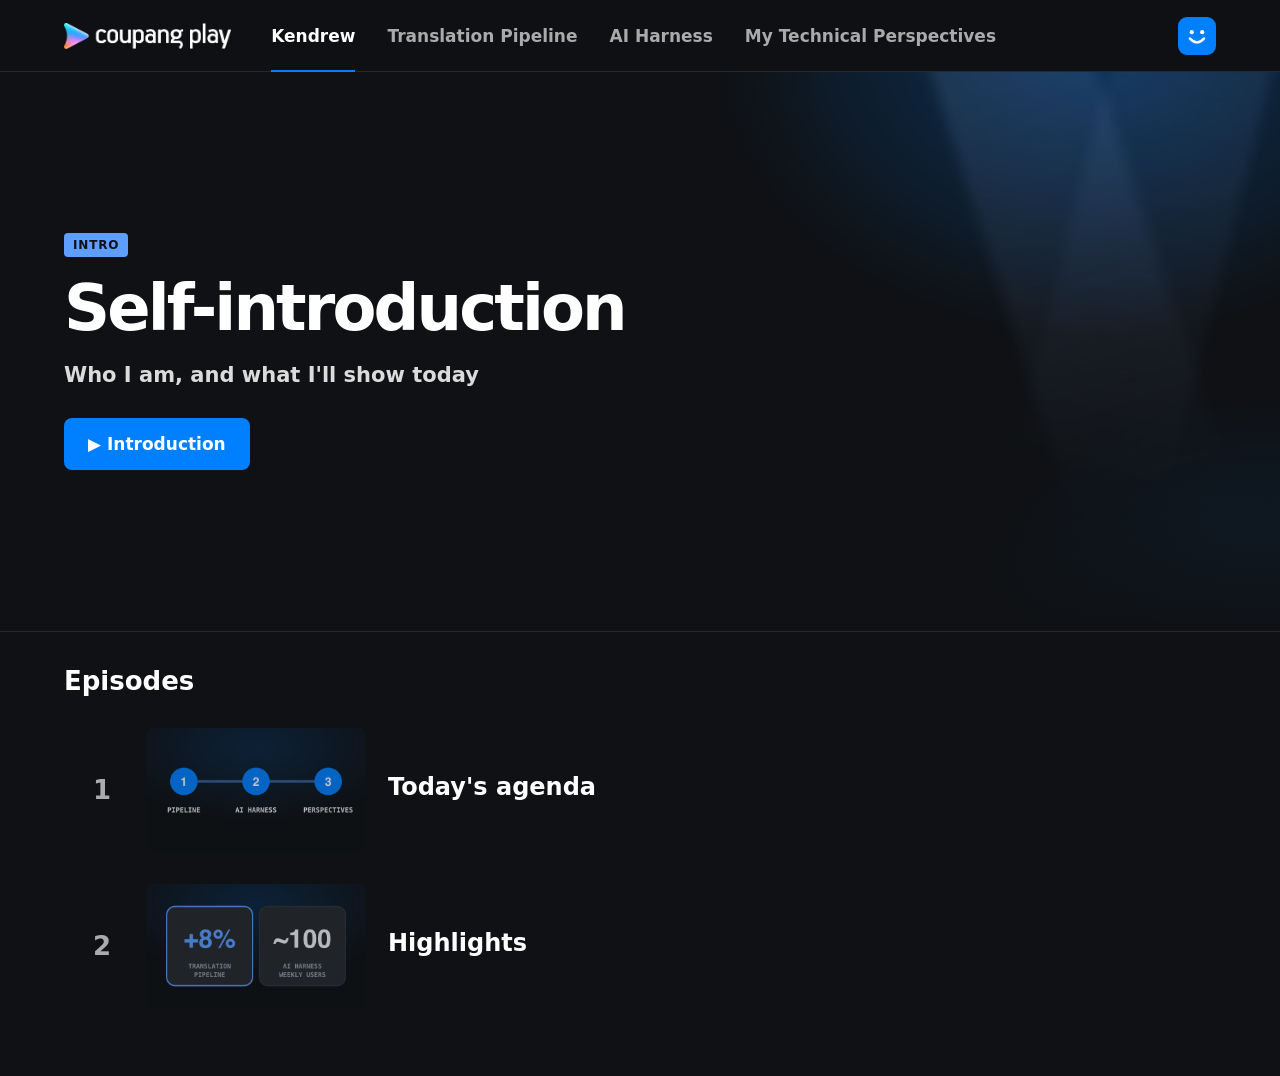
==== commit 08d1f50b: "Publish deck" ====
--- a/start.html
+++ b/start.html
@@ -77,6 +77,12 @@
 .agenda button:focus-visible{box-shadow:0 0 0 3px rgba(0,128,255,.4)}
 .agenda .an{display:block;font-size:16px;font-weight:850;letter-spacing:.07em;color:var(--accent)}
 .agenda .at{display:block;font-size:22px;font-weight:750;line-height:1.25;margin-top:3px;white-space:nowrap;overflow:hidden;text-overflow:ellipsis}
+.agenda.pts button{padding:22px 26px 26px;display:flex;flex-direction:column;justify-content:flex-start}
+.agenda.pts .an{font-size:20px}
+.agenda.pts .at{font-size:32px;white-space:normal}
+.agenda .ap{display:block;margin-top:18px;font-size:24px;font-weight:500;line-height:1.35;color:var(--fg2)}
+.agenda .ap > span{display:block;position:relative;padding-left:1em;margin-top:10px}
+.agenda .ap > span::before{content:'•';position:absolute;left:0;color:var(--accent)}
 section.rail{padding:34px 0 6px}
 .rail h2{font-size:26px;font-weight:800;margin:0 0 18px;display:flex;align-items:baseline;gap:12px}
 .rail h2 small{font-size:15px;font-weight:600;color:var(--fg3)}
@@ -147,6 +153,7 @@
 #player .stage .stack .h{font-size:48px;font-weight:800;line-height:1.15;letter-spacing:-.02em;color:var(--fg)}
 #player .stage .stack .sub{font-size:34px;font-weight:550;line-height:1.35;color:var(--fg2);margin-top:8px}
 #player .stage .agenda{margin:26px 0 0;width:min(1200px,100%);max-width:none}
+#player .stage .agenda.pts{width:min(1632px,100%)}
 #player .stage .foot{margin-top:28px;font-size:34px;font-weight:600;color:var(--fg2)}
 #player .stage table{margin-top:26px;border-collapse:collapse;max-width:1632px;font-size:30px;color:var(--fg2);text-align:left}
 #player .stage th{font:600 22px var(--mono);letter-spacing:.07em;text-transform:uppercase;color:var(--accent);padding:12px 24px 12px 0;border-bottom:2px solid var(--line-strong)}
@@ -358,6 +365,9 @@
   .badges{flex-wrap:wrap}
   .agenda{flex-wrap:wrap}
   .agenda button{flex:1 1 calc(50% - 10px)}
+  .agenda.pts button{flex-basis:100%;padding:14px 16px 16px}
+  .agenda.pts .at{font-size:20px}
+  .agenda .ap{font-size:15px;margin-top:8px}
   .rail h2{font-size:22px}
   #title .meta,.meta{grid-template-columns:90px 1fr;font-size:16px;gap:8px 14px}
   .ep-row,#title .ep-row{grid-template-columns:22px 96px 1fr;gap:12px;padding:10px 4px}
@@ -507,12 +517,15 @@
 const $ = id => document.getElementById(id);
 const SECTIONS = TALK.filter(p => !p.clip);   // the four sections with a title page; intro clips are not numbered
 const byId = Object.fromEntries(TALK.map(p => [p.id, {...p, n:SECTIONS.indexOf(p) + 1}]));   // n = Episode number
-const nextOf = p => !p.clip && SECTIONS[p.n] && byId[SECTIONS[p.n].id];
-const agendaChips = (ids = SECTIONS.map(q => q.id)) => `<div class="agenda">${ids.map(id => byId[id]).map((q, j) => { const r = byId[q.id]; return `<button data-step="${j}" data-go="${r.id}" style="--accent:${r.accent}"><span class="an">EPISODE ${r.n}</span><span class="at">${r.nav}</span></button>`; }).join('')}</div>`;
-
-const badges = p => `<div class="badges"><span class="badge solid">Episode ${p.n}</span><span class="badge subtle">${p.kind}</span></div>`;
-// Last episode of a section: a Netflix-style "Next" button in the bottom-right corner whose fill sweeps across once (no auto-advance).
-const nextBtn = p => { const q = nextOf(p); return q ? `<button class="nextep" data-go="${q.id}"><span class="fill"></span><span class="lbl">▶&nbsp; Next: ${q.title}</span></button>` : ''; };
+// Page count runs across the whole deck: every part of every section, intro included (title pages are not slides).
+const TOTAL = TALK.reduce((a, q) => a + q.parts.length, 0);
+const slideNo = (p, i) => TALK.slice(0, TALK.findIndex(q => q.id === p.id)).reduce((a, q) => a + q.parts.length, 0) + i + 1;
+const nextOf = p => SECTIONS[p.n] && byId[SECTIONS[p.n].id];   // intro clips have n = 0, so they lead to the first section
+const agendaChips = (ids = SECTIONS.map(q => q.id), pts) => `<div class="agenda${pts ? ' pts' : ''}">${ids.map(id => byId[id]).map((q, j) => { const r = byId[q.id]; return `<button data-step="${j}" data-go="${r.id}" style="--accent:${r.accent}"><span class="an">SERIES ${r.n}</span><span class="at">${r.nav}</span>${pts?.[r.id] ? `<span class="ap">${pts[r.id].map(t => `<span>${t}</span>`).join('')}</span>` : ''}</button>`; }).join('')}</div>`;   // pts: optional {sectionId: [overview points]}
+
+const badges = p => `<div class="badges"><span class="badge solid">Series ${p.n}</span><span class="badge subtle">${p.kind}</span></div>`;
+// Last episode of a section: a Netflix-style "Next" button (opens the next section's episode 1) in the bottom-right corner whose fill sweeps across once (no auto-advance).
+const nextBtn = p => { const q = nextOf(p); return q ? `<button class="nextep" data-go="${q.id}/1"><span class="fill"></span><span class="lbl">▶&nbsp; Next: ${q.title}</span></button>` : ''; };
 
 function renderHome(){
   const h = HERO;
@@ -550,8 +563,7 @@
   const e = p.parts[i], last = i === p.parts.length - 1, out = p.clip ? '' : p.id;
   const body = e.stack ? `<div class="stack">${e.rows.map(([k, v], j) => `<div data-step="${j}"><div class="h">${k}</div><div class="sub">${v}</div></div>`).join('')}</div>`
     : e.rows ? `<dl class="meta">${(() => { let j = 0; return e.rows.map(([k, v]) => k === '#' ? `<div class="grp" data-step="${j}">${v}</div>` : `<dt data-step="${j}">${k}</dt><dd data-step="${j++}">${v}</dd>`).join(''); })()}</dl>`
-    : e.cards ? partCards(e.cards) : e.chips ? agendaChips(e.chips) : e.tree ? partTree(e.tree) : e.flow ? partFlow(e.flow) : e.arch ? partArch(e.arch) : e.screens ? partScreens(e.screens) : e.compare ? partCompare(e.compare) : e.stat ? partStat(e.stat) : e.timeline ? (e.snake ? partSnake(e.timeline, e.snake) : partTimeline(e.timeline, e.edge)) : e.pyramid ? partPyramid(e.pyramid) : '';
-  const end = p.clip ? `<button class="pbtn" data-go="">Kendrew ›</button>` : '';
+    : e.cards ? partCards(e.cards) : e.chips ? agendaChips(e.chips, e.points) : e.tree ? partTree(e.tree) : e.flow ? partFlow(e.flow) : e.arch ? partArch(e.arch) : e.screens ? partScreens(e.screens) : e.compare ? partCompare(e.compare) : e.stat ? partStat(e.stat) : e.timeline ? (e.snake ? partSnake(e.timeline, e.snake) : partTimeline(e.timeline, e.edge)) : e.pyramid ? partPyramid(e.pyramid) : '';
   document.documentElement.style.setProperty('--accent', p.accent);
   // A part with `view` (e.g. v=posting&c=sched) gets a button that opens the section's diagram popup at that spot.
   const dia = e.view && p.diagram ? `<button class="btn secondary" data-diagram="${p.id}" data-view="${e.view}">◫&nbsp;Expand diagram</button>` : '';
@@ -559,9 +571,9 @@
   $('player').innerHTML = `<div class="canvas"><div class="stage${e.edge ? ' edge' : ''}${seen ? ' back' : ''}"${seen ? ' data-seen="1"' : ''}>${e.hideTitle ? '<b style="visibility:hidden">&nbsp;</b>' : `<b>${e.t}</b>`}${e.s ? `<span>${e.s}</span>` : '<span class="empty"></span>'}${body}${e.foot ? `<div class="foot">${e.foot}</div>` : ''}${e.table ? partTable(e.table) : ''}${dia}</div>
     ${last ? nextBtn(p) : ''}<div class="sfoot"><span>${p.clip ? '' : `Episode ${i + 1} · `}${p.title}</span>
       <div class="segs">${p.parts.map((x, j) => `<button data-go="${p.id}/${j + 1}" class="${j < i ? 'done' : j === i ? 'cur' : ''}" style="flex:1 1 0" title="${x.t}"></button>`).join('')}</div>
-      <span>${two(i + 1)} / ${two(p.parts.length)}</span></div></div>
+      <span>${two(slideNo(p, i))} / ${two(TOTAL)}</span></div></div>
     <div class="top"><button class="pbtn" data-go="${out}">‹ ${p.clip ? 'Kendrew' : 'Back'}</button><span class="sp"></span>
-      ${i > 0 ? `<button class="pbtn" data-go="${p.id}/${i}">‹ Prev</button>` : ''}${!last ? `<button class="pbtn" data-go="${p.id}/${i + 2}">Next ›</button>` : end}</div>`;
+      ${i > 0 ? `<button class="pbtn" data-go="${p.id}/${i}">‹ Prev</button>` : ''}${!last ? `<button class="pbtn" data-go="${p.id}/${i + 2}">Next ›</button>` : ''}</div>`;
 }
 // The canvas scales as a whole to the window. If a slide's body is still taller or wider than the body region, shrink the body until it fits.
 // Phones (≤900px) use the scrolling layout in the CSS instead.
@@ -849,7 +861,7 @@
 function advance(){
   const [id, n] = location.hash.slice(1).split('/'), p = byId[id]; if (!p) return;
   const i = clampPart(p, +(n || 1) - 1);
-  if (i < p.parts.length - 1) go(`${id}/${i + 2}`); else if (p.clip) go(''); else if (nextOf(p)) go(nextOf(p).id);
+  if (i < p.parts.length - 1) go(`${id}/${i + 2}`); else go(nextOf(p) ? `${nextOf(p).id}/1` : '');
 }
 addEventListener('hashchange', route);
 let idleT; addEventListener('mousemove', () => { $('player').classList.remove('idle'); clearTimeout(idleT); idleT = setTimeout(() => $('player').classList.add('idle'), 2500); });
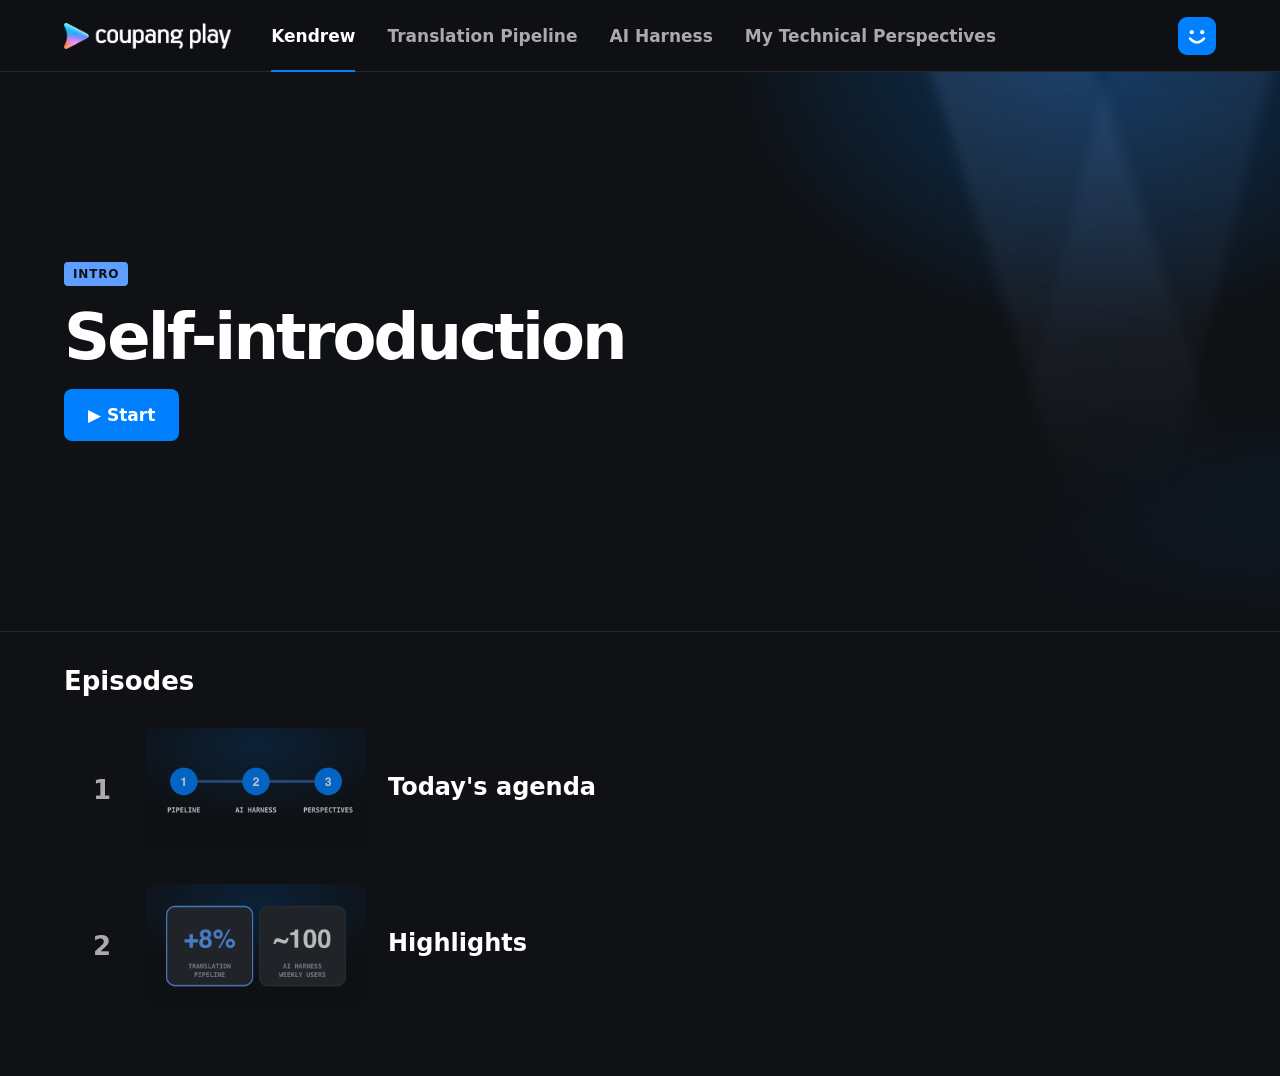
==== commit 45b9494f: "Publish deck" ====
--- a/start.html
+++ b/start.html
@@ -532,8 +532,8 @@
   document.documentElement.style.setProperty('--accent', h.accent);
   $('home').innerHTML = `<div class="hero"><div class="art">${POSTER[h.art] ? `<img src="assets/posters/${POSTER[h.art]}.png" alt="">` : art(h.art, h.accent)}</div><div class="wrap">
       <div class="badges"><span class="badge solid">${h.kind}</span></div>
-      <h1>${h.title}</h1><p class="logline">${h.logline}</p>
-      <div class="btns"><button class="btn primary" data-go="me/1">▶&nbsp;Introduction</button></div></div></div>
+      <h1>${h.title}</h1>${h.logline ? `<p class="logline">${h.logline}</p>` : ''}
+      <div class="btns"><button class="btn primary" data-go="me/1">▶&nbsp;Start</button></div></div></div>
     ${partsRail(byId.me)}`;
 }
 
